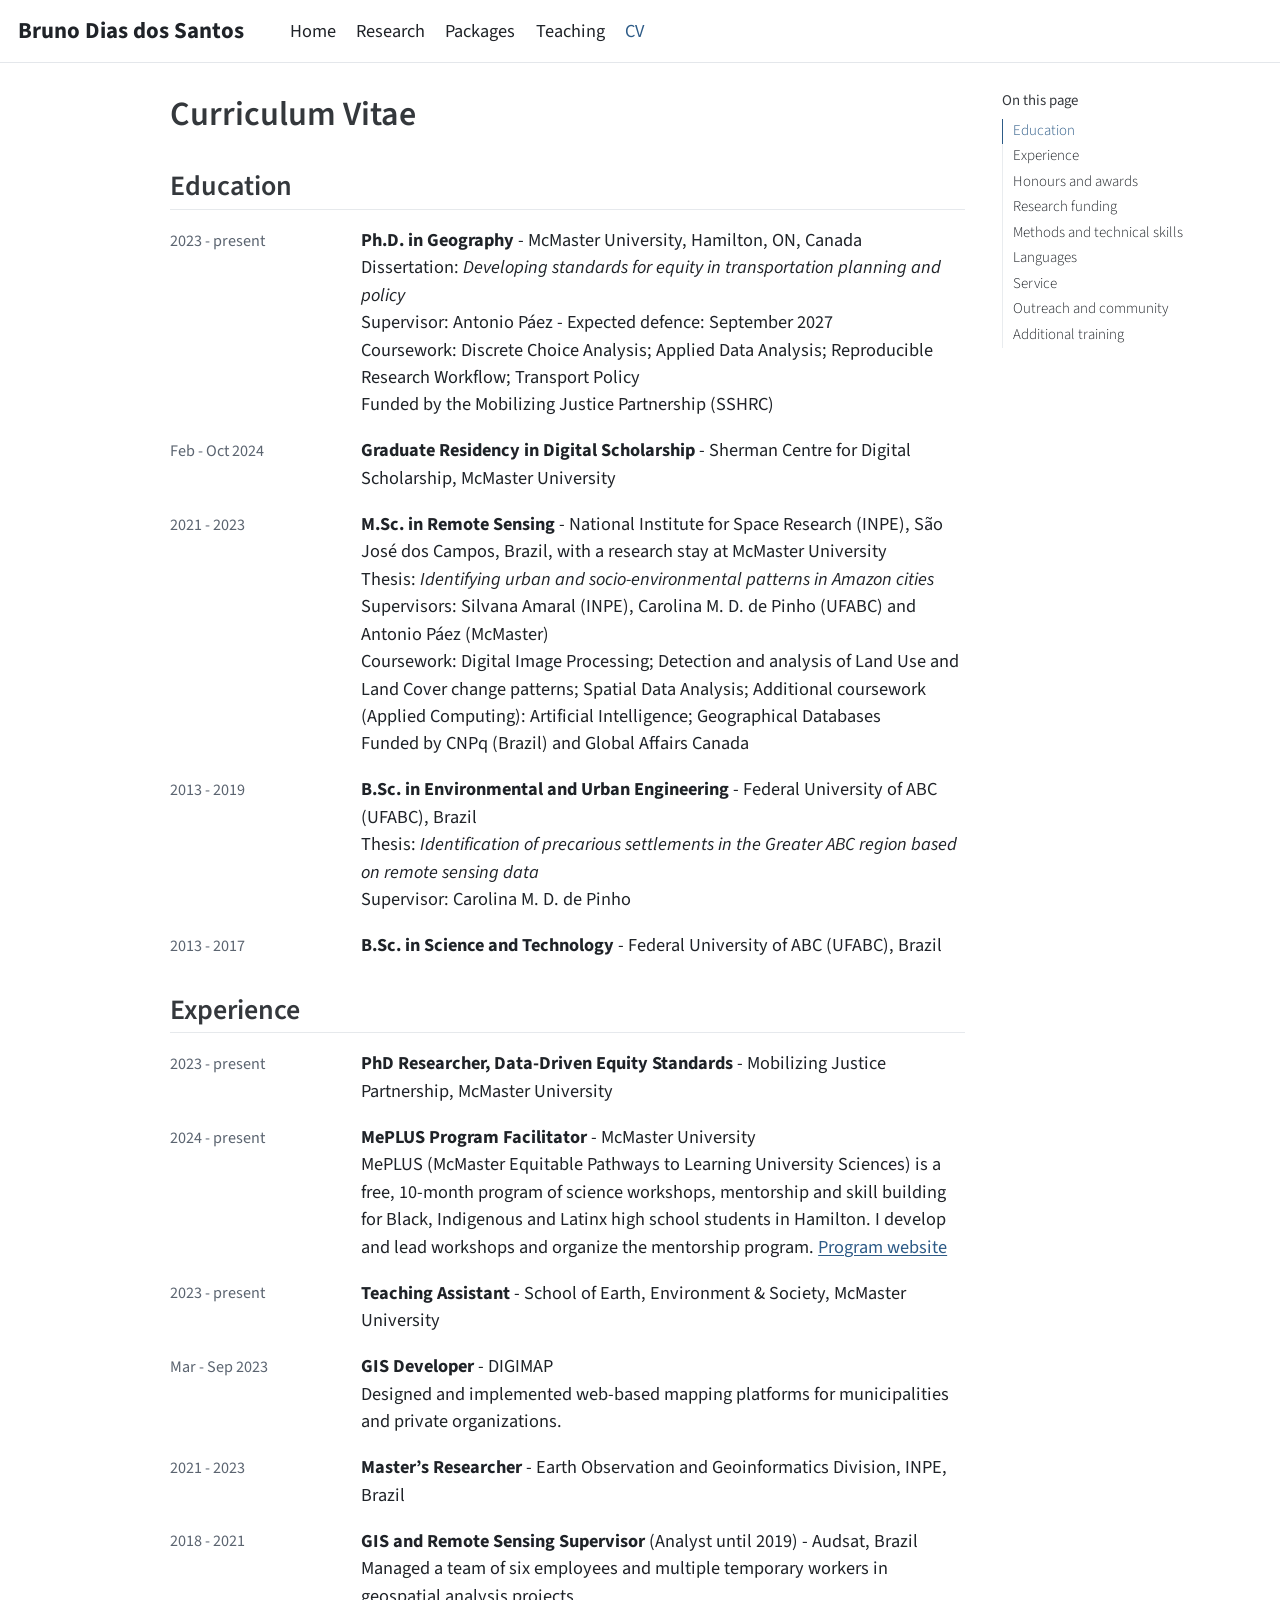
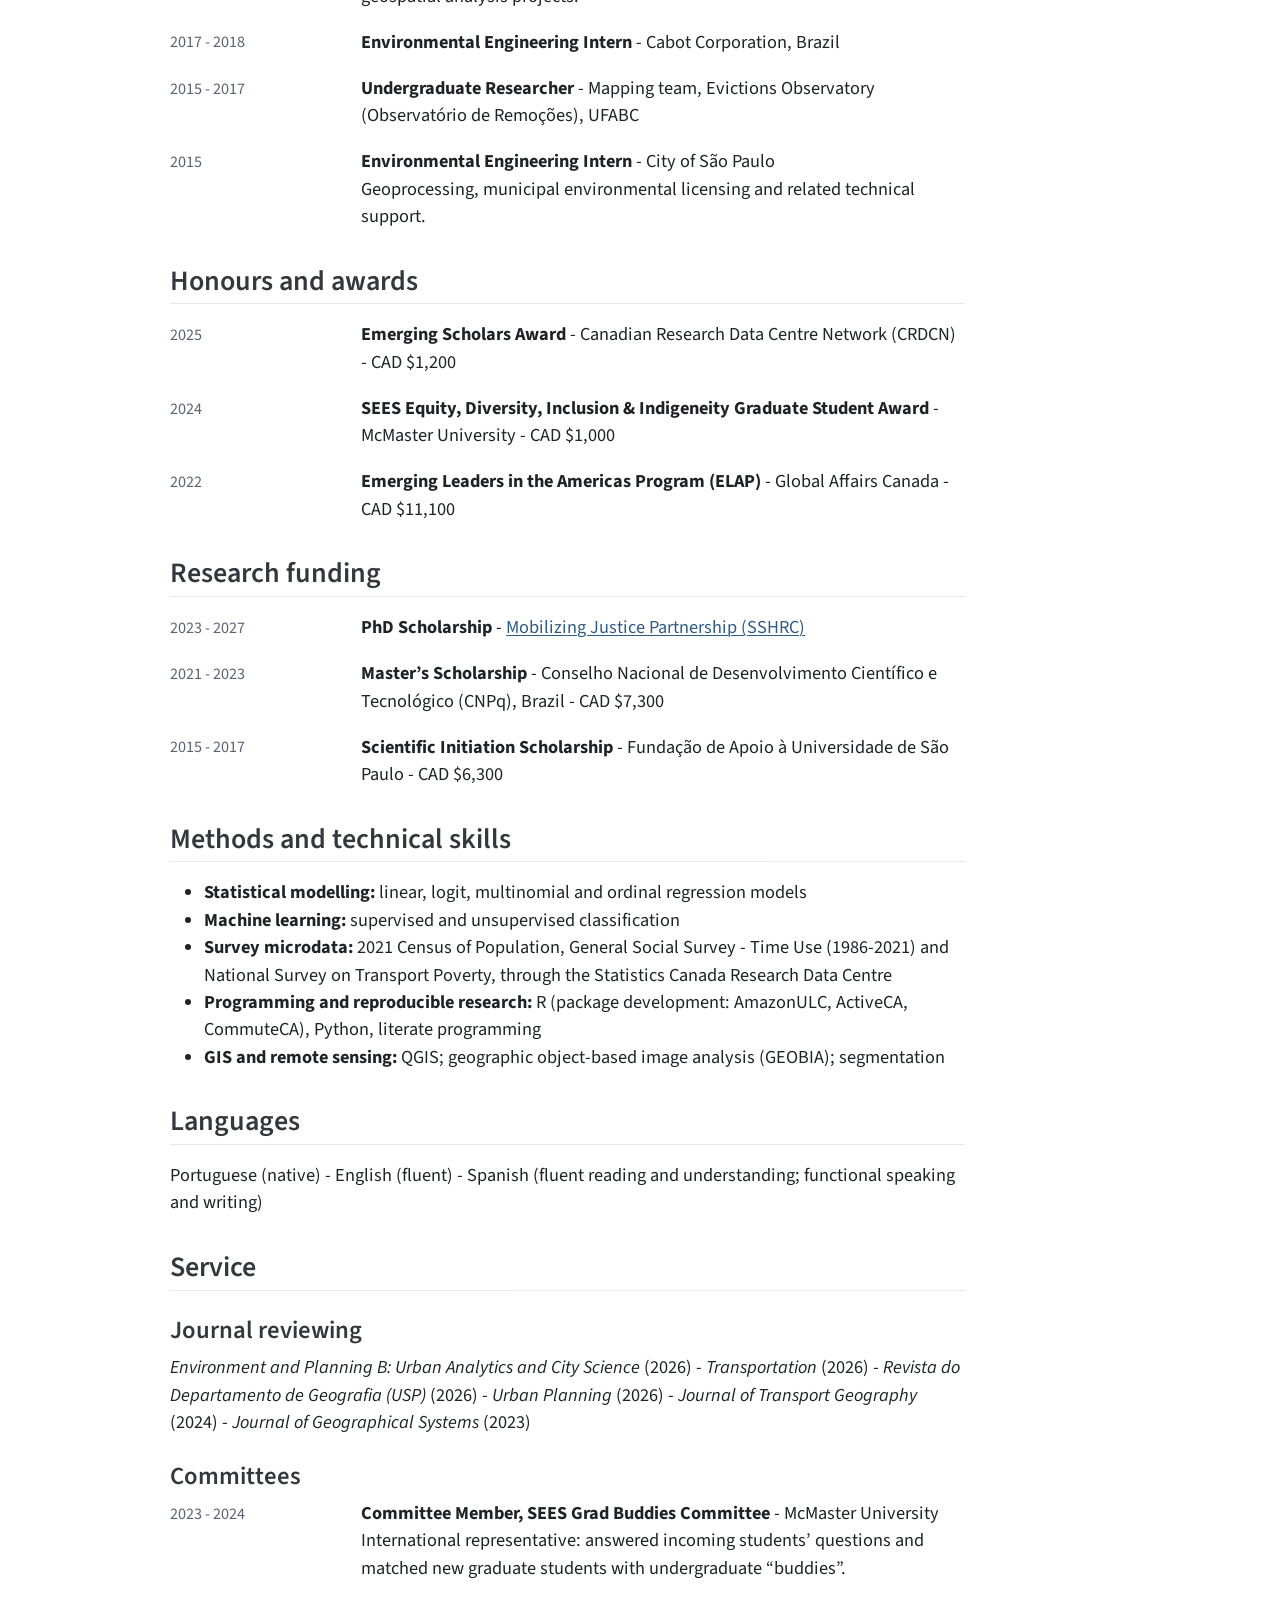
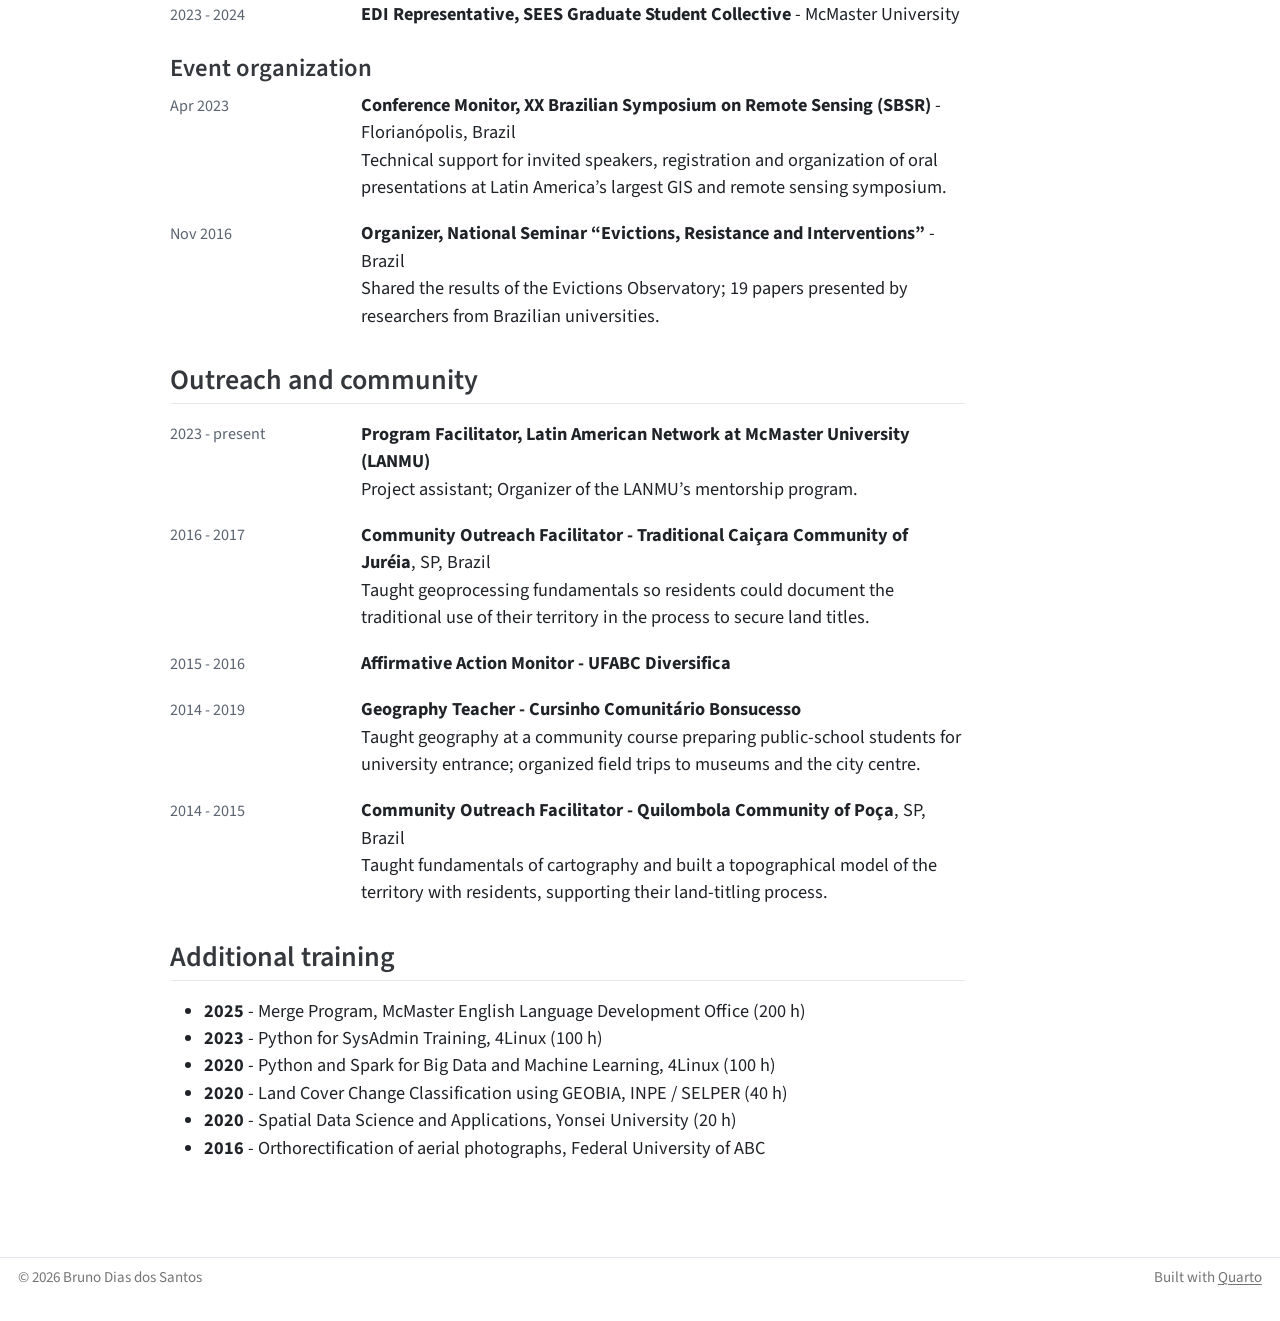
==== cv.html @ c791fd28 "Built site for gh-pages" ====
<!DOCTYPE html>
<html xmlns="http://www.w3.org/1999/xhtml" lang="en" xml:lang="en"><head>

<meta charset="utf-8">
<meta name="generator" content="quarto-1.3.450">

<meta name="viewport" content="width=device-width, initial-scale=1.0, user-scalable=yes">


<title>Bruno Dias dos Santos - Curriculum Vitae</title>
<style>
code{white-space: pre-wrap;}
span.smallcaps{font-variant: small-caps;}
div.columns{display: flex; gap: min(4vw, 1.5em);}
div.column{flex: auto; overflow-x: auto;}
div.hanging-indent{margin-left: 1.5em; text-indent: -1.5em;}
ul.task-list{list-style: none;}
ul.task-list li input[type="checkbox"] {
  width: 0.8em;
  margin: 0 0.8em 0.2em -1em; /* quarto-specific, see https://github.com/quarto-dev/quarto-cli/issues/4556 */ 
  vertical-align: middle;
}
</style>


<script src="site_libs/quarto-nav/quarto-nav.js"></script>
<script src="site_libs/quarto-nav/headroom.min.js"></script>
<script src="site_libs/clipboard/clipboard.min.js"></script>
<script src="site_libs/quarto-search/autocomplete.umd.js"></script>
<script src="site_libs/quarto-search/fuse.min.js"></script>
<script src="site_libs/quarto-search/quarto-search.js"></script>
<meta name="quarto:offset" content="./">
<link href="./images/avatar.svg" rel="icon" type="image/svg+xml">
<script src="site_libs/quarto-html/quarto.js"></script>
<script src="site_libs/quarto-html/popper.min.js"></script>
<script src="site_libs/quarto-html/tippy.umd.min.js"></script>
<script src="site_libs/quarto-html/anchor.min.js"></script>
<link href="site_libs/quarto-html/tippy.css" rel="stylesheet">
<link href="site_libs/quarto-html/quarto-syntax-highlighting.css" rel="stylesheet" id="quarto-text-highlighting-styles">
<script src="site_libs/bootstrap/bootstrap.min.js"></script>
<link href="site_libs/bootstrap/bootstrap-icons.css" rel="stylesheet">
<link href="site_libs/bootstrap/bootstrap.min.css" rel="stylesheet" id="quarto-bootstrap" data-mode="light">
<script id="quarto-search-options" type="application/json">{
  "location": "navbar",
  "copy-button": false,
  "collapse-after": 3,
  "panel-placement": "end",
  "type": "overlay",
  "limit": 20,
  "language": {
    "search-no-results-text": "No results",
    "search-matching-documents-text": "matching documents",
    "search-copy-link-title": "Copy link to search",
    "search-hide-matches-text": "Hide additional matches",
    "search-more-match-text": "more match in this document",
    "search-more-matches-text": "more matches in this document",
    "search-clear-button-title": "Clear",
    "search-detached-cancel-button-title": "Cancel",
    "search-submit-button-title": "Submit",
    "search-label": "Search"
  }
}</script>
<style>html{ scroll-behavior: smooth; }</style>


<meta property="og:title" content="Bruno Dias dos Santos - Curriculum Vitae">
<meta property="og:description" content="">
<meta property="og:site-name" content="Bruno Dias dos Santos">
</head>

<body class="nav-fixed">

<div id="quarto-search-results"></div>
  <header id="quarto-header" class="headroom fixed-top">
    <nav class="navbar navbar-expand-lg navbar-dark ">
      <div class="navbar-container container-fluid">
      <div class="navbar-brand-container">
    <a class="navbar-brand" href="./index.html">
    <span class="navbar-title">Bruno Dias dos Santos</span>
    </a>
  </div>
            <div id="quarto-search" class="" title="Search"></div>
          <button class="navbar-toggler" type="button" data-bs-toggle="collapse" data-bs-target="#navbarCollapse" aria-controls="navbarCollapse" aria-expanded="false" aria-label="Toggle navigation" onclick="if (window.quartoToggleHeadroom) { window.quartoToggleHeadroom(); }">
  <span class="navbar-toggler-icon"></span>
</button>
          <div class="collapse navbar-collapse" id="navbarCollapse">
            <ul class="navbar-nav navbar-nav-scroll me-auto">
  <li class="nav-item">
    <a class="nav-link" href="./index.html" rel="" target="">
 <span class="menu-text">Home</span></a>
  </li>  
  <li class="nav-item">
    <a class="nav-link" href="./research.html" rel="" target="">
 <span class="menu-text">Research</span></a>
  </li>  
  <li class="nav-item">
    <a class="nav-link" href="./packages.html" rel="" target="">
 <span class="menu-text">Packages</span></a>
  </li>  
  <li class="nav-item">
    <a class="nav-link" href="./teaching.html" rel="" target="">
 <span class="menu-text">Teaching</span></a>
  </li>  
  <li class="nav-item">
    <a class="nav-link active" href="./cv.html" rel="" target="" aria-current="page">
 <span class="menu-text">CV</span></a>
  </li>  
</ul>
            <ul class="navbar-nav navbar-nav-scroll ms-auto">
  <li class="nav-item compact">
    <a class="nav-link" href="https://scholar.google.com/citations?user=Nzxp26IAAAAJ" rel="" target=""><i class="bi bi-mortarboard" role="img" aria-label="Google Scholar">
</i> 
 <span class="menu-text"></span></a>
  </li>  
  <li class="nav-item compact">
    <a class="nav-link" href="https://www.linkedin.com/in/bruno-dos-santos-620b387a/" rel="" target=""><i class="bi bi-linkedin" role="img" aria-label="LinkedIn">
</i> 
 <span class="menu-text"></span></a>
  </li>  
  <li class="nav-item compact">
    <a class="nav-link" href="https://github.com/dias-bruno" rel="" target=""><i class="bi bi-github" role="img" aria-label="GitHub">
</i> 
 <span class="menu-text"></span></a>
  </li>  
  <li class="nav-item compact">
    <a class="nav-link" href="mailto:dossanb@mcmaster.ca" rel="" target=""><i class="bi bi-envelope" role="img" aria-label="Email">
</i> 
 <span class="menu-text"></span></a>
  </li>  
</ul>
            <div class="quarto-navbar-tools">
</div>
          </div> <!-- /navcollapse -->
      </div> <!-- /container-fluid -->
    </nav>
</header>
<!-- content -->
<div id="quarto-content" class="quarto-container page-columns page-rows-contents page-layout-article page-navbar">
<!-- sidebar -->
<!-- margin-sidebar -->
    <div id="quarto-margin-sidebar" class="sidebar margin-sidebar">
        <nav id="TOC" role="doc-toc" class="toc-active">
    <h2 id="toc-title">On this page</h2>
   
  <ul>
  <li><a href="#education" id="toc-education" class="nav-link active" data-scroll-target="#education">Education</a></li>
  <li><a href="#experience" id="toc-experience" class="nav-link" data-scroll-target="#experience">Experience</a></li>
  <li><a href="#honours-and-awards" id="toc-honours-and-awards" class="nav-link" data-scroll-target="#honours-and-awards">Honours and awards</a></li>
  <li><a href="#research-funding" id="toc-research-funding" class="nav-link" data-scroll-target="#research-funding">Research funding</a></li>
  <li><a href="#methods-and-technical-skills" id="toc-methods-and-technical-skills" class="nav-link" data-scroll-target="#methods-and-technical-skills">Methods and technical skills</a></li>
  <li><a href="#languages" id="toc-languages" class="nav-link" data-scroll-target="#languages">Languages</a></li>
  <li><a href="#service" id="toc-service" class="nav-link" data-scroll-target="#service">Service</a>
  <ul class="collapse">
  <li><a href="#journal-reviewing" id="toc-journal-reviewing" class="nav-link" data-scroll-target="#journal-reviewing">Journal reviewing</a></li>
  <li><a href="#committees" id="toc-committees" class="nav-link" data-scroll-target="#committees">Committees</a></li>
  <li><a href="#event-organization" id="toc-event-organization" class="nav-link" data-scroll-target="#event-organization">Event organization</a></li>
  </ul></li>
  <li><a href="#outreach-and-community" id="toc-outreach-and-community" class="nav-link" data-scroll-target="#outreach-and-community">Outreach and community</a></li>
  <li><a href="#additional-training" id="toc-additional-training" class="nav-link" data-scroll-target="#additional-training">Additional training</a></li>
  </ul>
</nav>
    </div>
<!-- main -->
<main class="content" id="quarto-document-content">

<header id="title-block-header" class="quarto-title-block default">
<div class="quarto-title">
<h1 class="title">Curriculum Vitae</h1>
</div>



<div class="quarto-title-meta">

    
  
    
  </div>
  

</header>

<section id="education" class="level2">
<h2 class="anchored" data-anchor-id="education">Education</h2>
<div class="entry">
<p><span class="when">2023 - present</span> <strong>Ph.D.&nbsp;in Geography</strong> - McMaster University, Hamilton, ON, Canada<br>
Dissertation: <em>Developing standards for equity in transportation planning and policy</em><br>
Supervisor: Antonio Páez - Expected defence: September 2027<br>
Coursework: Discrete Choice Analysis; Applied Data Analysis; Reproducible Research Workflow; Transport Policy<br>
Funded by the Mobilizing Justice Partnership (SSHRC)</p>
</div>
<div class="entry">
<p><span class="when">Feb - Oct 2024</span> <strong>Graduate Residency in Digital Scholarship</strong> - Sherman Centre for Digital Scholarship, McMaster University</p>
</div>
<div class="entry">
<p><span class="when">2021 - 2023</span> <strong>M.Sc. in Remote Sensing</strong> - National Institute for Space Research (INPE), São José dos Campos, Brazil, with a research stay at McMaster University<br>
Thesis: <em>Identifying urban and socio-environmental patterns in Amazon cities</em><br>
Supervisors: Silvana Amaral (INPE), Carolina M. D. de Pinho (UFABC) and Antonio Páez (McMaster)<br>
Coursework: Digital Image Processing; Detection and analysis of Land Use and Land Cover change patterns; Spatial Data Analysis; Additional coursework (Applied Computing): Artificial Intelligence; Geographical Databases<br>
Funded by CNPq (Brazil) and Global Affairs Canada</p>
</div>
<div class="entry">
<p><span class="when">2013 - 2019</span> <strong>B.Sc. in Environmental and Urban Engineering</strong> - Federal University of ABC (UFABC), Brazil<br>
Thesis: <em>Identification of precarious settlements in the Greater ABC region based on remote sensing data</em><br>
Supervisor: Carolina M. D. de Pinho</p>
</div>
<div class="entry">
<p><span class="when">2013 - 2017</span> <strong>B.Sc. in Science and Technology</strong> - Federal University of ABC (UFABC), Brazil</p>
</div>
</section>
<section id="experience" class="level2">
<h2 class="anchored" data-anchor-id="experience">Experience</h2>
<div class="entry">
<p><span class="when">2023 - present</span> <strong>PhD Researcher, Data-Driven Equity Standards</strong> - Mobilizing Justice Partnership, McMaster University</p>
</div>
<div class="entry">
<p><span class="when">2024 - present</span> <strong>MePLUS Program Facilitator</strong> - McMaster University<br>
MePLUS (McMaster Equitable Pathways to Learning University Sciences) is a free, 10-month program of science workshops, mentorship and skill building for Black, Indigenous and Latinx high school students in Hamilton. I develop and lead workshops and organize the mentorship program. <a href="https://edii.science.mcmaster.ca/meplus/">Program website</a></p>
</div>
<div class="entry">
<p><span class="when">2023 - present</span> <strong>Teaching Assistant</strong> - School of Earth, Environment &amp; Society, McMaster University</p>
</div>
<div class="entry">
<p><span class="when">Mar - Sep 2023</span> <strong>GIS Developer</strong> - DIGIMAP<br>
Designed and implemented web-based mapping platforms for municipalities and private organizations.</p>
</div>
<div class="entry">
<p><span class="when">2021 - 2023</span> <strong>Master’s Researcher</strong> - Earth Observation and Geoinformatics Division, INPE, Brazil</p>
</div>
<div class="entry">
<p><span class="when">2018 - 2021</span> <strong>GIS and Remote Sensing Supervisor</strong> (Analyst until 2019) - Audsat, Brazil<br>
Managed a team of six employees and multiple temporary workers in geospatial analysis projects.</p>
</div>
<div class="entry">
<p><span class="when">2017 - 2018</span> <strong>Environmental Engineering Intern</strong> - Cabot Corporation, Brazil</p>
</div>
<div class="entry">
<p><span class="when">2015 - 2017</span> <strong>Undergraduate Researcher</strong> - Mapping team, Evictions Observatory (Observatório de Remoções), UFABC</p>
</div>
<div class="entry">
<p><span class="when">2015</span> <strong>Environmental Engineering Intern</strong> - City of São Paulo<br>
Geoprocessing, municipal environmental licensing and related technical support.</p>
</div>
</section>
<section id="honours-and-awards" class="level2">
<h2 class="anchored" data-anchor-id="honours-and-awards">Honours and awards</h2>
<div class="entry">
<p><span class="when">2025</span> <strong>Emerging Scholars Award</strong> - Canadian Research Data Centre Network (CRDCN) - CAD $1,200</p>
</div>
<div class="entry">
<p><span class="when">2024</span> <strong>SEES Equity, Diversity, Inclusion &amp; Indigeneity Graduate Student Award</strong> - McMaster University - CAD $1,000</p>
</div>
<div class="entry">
<p><span class="when">2022</span> <strong>Emerging Leaders in the Americas Program (ELAP)</strong> - Global Affairs Canada - CAD $11,100</p>
</div>
</section>
<section id="research-funding" class="level2">
<h2 class="anchored" data-anchor-id="research-funding">Research funding</h2>
<div class="entry">
<p><span class="when">2023 - 2027</span> <strong>PhD Scholarship</strong> - <a href="https://mobilizingjustice.ca/">Mobilizing Justice Partnership (SSHRC)</a></p>
</div>
<div class="entry">
<p><span class="when">2021 - 2023</span> <strong>Master’s Scholarship</strong> - Conselho Nacional de Desenvolvimento Científico e Tecnológico (CNPq), Brazil - CAD $7,300</p>
</div>
<div class="entry">
<p><span class="when">2015 - 2017</span> <strong>Scientific Initiation Scholarship</strong> - Fundação de Apoio à Universidade de São Paulo - CAD $6,300</p>
</div>
</section>
<section id="methods-and-technical-skills" class="level2">
<h2 class="anchored" data-anchor-id="methods-and-technical-skills">Methods and technical skills</h2>
<ul>
<li><strong>Statistical modelling:</strong> linear, logit, multinomial and ordinal regression models</li>
<li><strong>Machine learning:</strong> supervised and unsupervised classification</li>
<li><strong>Survey microdata:</strong> 2021 Census of Population, General Social Survey - Time Use (1986-2021) and National Survey on Transport Poverty, through the Statistics Canada Research Data Centre</li>
<li><strong>Programming and reproducible research:</strong> R (package development: AmazonULC, ActiveCA, CommuteCA), Python, literate programming</li>
<li><strong>GIS and remote sensing:</strong> QGIS; geographic object-based image analysis (GEOBIA); segmentation</li>
</ul>
</section>
<section id="languages" class="level2">
<h2 class="anchored" data-anchor-id="languages">Languages</h2>
<p>Portuguese (native) - English (fluent) - Spanish (fluent reading and understanding; functional speaking and writing)</p>
</section>
<section id="service" class="level2">
<h2 class="anchored" data-anchor-id="service">Service</h2>
<section id="journal-reviewing" class="level3">
<h3 class="anchored" data-anchor-id="journal-reviewing">Journal reviewing</h3>
<p><em>Environment and Planning B: Urban Analytics and City Science</em> (2026) - <em>Transportation</em> (2026) - <em>Revista do Departamento de Geografia (USP)</em> (2026) - <em>Urban Planning</em> (2026) - <em>Journal of Transport Geography</em> (2024) - <em>Journal of Geographical Systems</em> (2023)</p>
</section>
<section id="committees" class="level3">
<h3 class="anchored" data-anchor-id="committees">Committees</h3>
<div class="entry">
<p><span class="when">2023 - 2024</span> <strong>Committee Member, SEES Grad Buddies Committee</strong> - McMaster University<br>
International representative: answered incoming students’ questions and matched new graduate students with undergraduate “buddies”.</p>
</div>
<div class="entry">
<p><span class="when">2023 - 2024</span> <strong>EDI Representative, SEES Graduate Student Collective</strong> - McMaster University</p>
</div>
</section>
<section id="event-organization" class="level3">
<h3 class="anchored" data-anchor-id="event-organization">Event organization</h3>
<div class="entry">
<p><span class="when">Apr 2023</span> <strong>Conference Monitor, XX Brazilian Symposium on Remote Sensing (SBSR)</strong> - Florianópolis, Brazil<br>
Technical support for invited speakers, registration and organization of oral presentations at Latin America’s largest GIS and remote sensing symposium.</p>
</div>
<div class="entry">
<p><span class="when">Nov 2016</span> <strong>Organizer, National Seminar “Evictions, Resistance and Interventions”</strong> - Brazil<br>
Shared the results of the Evictions Observatory; 19 papers presented by researchers from Brazilian universities.</p>
</div>
</section>
</section>
<section id="outreach-and-community" class="level2">
<h2 class="anchored" data-anchor-id="outreach-and-community">Outreach and community</h2>
<div class="entry">
<p><span class="when">2023 - present</span> <strong>Program Facilitator, Latin American Network at McMaster University (LANMU)</strong><br>
Project assistant; Organizer of the LANMU’s mentorship program.</p>
</div>
<div class="entry">
<p><span class="when">2016 - 2017</span> <strong>Community Outreach Facilitator - Traditional Caiçara Community of Juréia</strong>, SP, Brazil<br>
Taught geoprocessing fundamentals so residents could document the traditional use of their territory in the process to secure land titles.</p>
</div>
<div class="entry">
<p><span class="when">2015 - 2016</span> <strong>Affirmative Action Monitor - UFABC Diversifica</strong><br>
</p>
</div>
<div class="entry">
<p><span class="when">2014 - 2019</span> <strong>Geography Teacher - Cursinho Comunitário Bonsucesso</strong><br>
Taught geography at a community course preparing public-school students for university entrance; organized field trips to museums and the city centre.</p>
</div>
<div class="entry">
<p><span class="when">2014 - 2015</span> <strong>Community Outreach Facilitator - Quilombola Community of Poça</strong>, SP, Brazil<br>
Taught fundamentals of cartography and built a topographical model of the territory with residents, supporting their land-titling process.</p>
</div>
</section>
<section id="additional-training" class="level2">
<h2 class="anchored" data-anchor-id="additional-training">Additional training</h2>
<ul>
<li><strong>2025</strong> - Merge Program, McMaster English Language Development Office (200 h)</li>
<li><strong>2023</strong> - Python for SysAdmin Training, 4Linux (100 h)</li>
<li><strong>2020</strong> - Python and Spark for Big Data and Machine Learning, 4Linux (100 h)</li>
<li><strong>2020</strong> - Land Cover Change Classification using GEOBIA, INPE / SELPER (40 h)</li>
<li><strong>2020</strong> - Spatial Data Science and Applications, Yonsei University (20 h)</li>
<li><strong>2016</strong> - Orthorectification of aerial photographs, Federal University of ABC</li>
</ul>


</section>

</main> <!-- /main -->
<script id="quarto-html-after-body" type="application/javascript">
window.document.addEventListener("DOMContentLoaded", function (event) {
  const toggleBodyColorMode = (bsSheetEl) => {
    const mode = bsSheetEl.getAttribute("data-mode");
    const bodyEl = window.document.querySelector("body");
    if (mode === "dark") {
      bodyEl.classList.add("quarto-dark");
      bodyEl.classList.remove("quarto-light");
    } else {
      bodyEl.classList.add("quarto-light");
      bodyEl.classList.remove("quarto-dark");
    }
  }
  const toggleBodyColorPrimary = () => {
    const bsSheetEl = window.document.querySelector("link#quarto-bootstrap");
    if (bsSheetEl) {
      toggleBodyColorMode(bsSheetEl);
    }
  }
  toggleBodyColorPrimary();  
  const icon = "";
  const anchorJS = new window.AnchorJS();
  anchorJS.options = {
    placement: 'right',
    icon: icon
  };
  anchorJS.add('.anchored');
  const isCodeAnnotation = (el) => {
    for (const clz of el.classList) {
      if (clz.startsWith('code-annotation-')) {                     
        return true;
      }
    }
    return false;
  }
  const clipboard = new window.ClipboardJS('.code-copy-button', {
    text: function(trigger) {
      const codeEl = trigger.previousElementSibling.cloneNode(true);
      for (const childEl of codeEl.children) {
        if (isCodeAnnotation(childEl)) {
          childEl.remove();
        }
      }
      return codeEl.innerText;
    }
  });
  clipboard.on('success', function(e) {
    // button target
    const button = e.trigger;
    // don't keep focus
    button.blur();
    // flash "checked"
    button.classList.add('code-copy-button-checked');
    var currentTitle = button.getAttribute("title");
    button.setAttribute("title", "Copied!");
    let tooltip;
    if (window.bootstrap) {
      button.setAttribute("data-bs-toggle", "tooltip");
      button.setAttribute("data-bs-placement", "left");
      button.setAttribute("data-bs-title", "Copied!");
      tooltip = new bootstrap.Tooltip(button, 
        { trigger: "manual", 
          customClass: "code-copy-button-tooltip",
          offset: [0, -8]});
      tooltip.show();    
    }
    setTimeout(function() {
      if (tooltip) {
        tooltip.hide();
        button.removeAttribute("data-bs-title");
        button.removeAttribute("data-bs-toggle");
        button.removeAttribute("data-bs-placement");
      }
      button.setAttribute("title", currentTitle);
      button.classList.remove('code-copy-button-checked');
    }, 1000);
    // clear code selection
    e.clearSelection();
  });
  function tippyHover(el, contentFn) {
    const config = {
      allowHTML: true,
      content: contentFn,
      maxWidth: 500,
      delay: 100,
      arrow: false,
      appendTo: function(el) {
          return el.parentElement;
      },
      interactive: true,
      interactiveBorder: 10,
      theme: 'quarto',
      placement: 'bottom-start'
    };
    window.tippy(el, config); 
  }
  const noterefs = window.document.querySelectorAll('a[role="doc-noteref"]');
  for (var i=0; i<noterefs.length; i++) {
    const ref = noterefs[i];
    tippyHover(ref, function() {
      // use id or data attribute instead here
      let href = ref.getAttribute('data-footnote-href') || ref.getAttribute('href');
      try { href = new URL(href).hash; } catch {}
      const id = href.replace(/^#\/?/, "");
      const note = window.document.getElementById(id);
      return note.innerHTML;
    });
  }
      let selectedAnnoteEl;
      const selectorForAnnotation = ( cell, annotation) => {
        let cellAttr = 'data-code-cell="' + cell + '"';
        let lineAttr = 'data-code-annotation="' +  annotation + '"';
        const selector = 'span[' + cellAttr + '][' + lineAttr + ']';
        return selector;
      }
      const selectCodeLines = (annoteEl) => {
        const doc = window.document;
        const targetCell = annoteEl.getAttribute("data-target-cell");
        const targetAnnotation = annoteEl.getAttribute("data-target-annotation");
        const annoteSpan = window.document.querySelector(selectorForAnnotation(targetCell, targetAnnotation));
        const lines = annoteSpan.getAttribute("data-code-lines").split(",");
        const lineIds = lines.map((line) => {
          return targetCell + "-" + line;
        })
        let top = null;
        let height = null;
        let parent = null;
        if (lineIds.length > 0) {
            //compute the position of the single el (top and bottom and make a div)
            const el = window.document.getElementById(lineIds[0]);
            top = el.offsetTop;
            height = el.offsetHeight;
            parent = el.parentElement.parentElement;
          if (lineIds.length > 1) {
            const lastEl = window.document.getElementById(lineIds[lineIds.length - 1]);
            const bottom = lastEl.offsetTop + lastEl.offsetHeight;
            height = bottom - top;
          }
          if (top !== null && height !== null && parent !== null) {
            // cook up a div (if necessary) and position it 
            let div = window.document.getElementById("code-annotation-line-highlight");
            if (div === null) {
              div = window.document.createElement("div");
              div.setAttribute("id", "code-annotation-line-highlight");
              div.style.position = 'absolute';
              parent.appendChild(div);
            }
            div.style.top = top - 2 + "px";
            div.style.height = height + 4 + "px";
            let gutterDiv = window.document.getElementById("code-annotation-line-highlight-gutter");
            if (gutterDiv === null) {
              gutterDiv = window.document.createElement("div");
              gutterDiv.setAttribute("id", "code-annotation-line-highlight-gutter");
              gutterDiv.style.position = 'absolute';
              const codeCell = window.document.getElementById(targetCell);
              const gutter = codeCell.querySelector('.code-annotation-gutter');
              gutter.appendChild(gutterDiv);
            }
            gutterDiv.style.top = top - 2 + "px";
            gutterDiv.style.height = height + 4 + "px";
          }
          selectedAnnoteEl = annoteEl;
        }
      };
      const unselectCodeLines = () => {
        const elementsIds = ["code-annotation-line-highlight", "code-annotation-line-highlight-gutter"];
        elementsIds.forEach((elId) => {
          const div = window.document.getElementById(elId);
          if (div) {
            div.remove();
          }
        });
        selectedAnnoteEl = undefined;
      };
      // Attach click handler to the DT
      const annoteDls = window.document.querySelectorAll('dt[data-target-cell]');
      for (const annoteDlNode of annoteDls) {
        annoteDlNode.addEventListener('click', (event) => {
          const clickedEl = event.target;
          if (clickedEl !== selectedAnnoteEl) {
            unselectCodeLines();
            const activeEl = window.document.querySelector('dt[data-target-cell].code-annotation-active');
            if (activeEl) {
              activeEl.classList.remove('code-annotation-active');
            }
            selectCodeLines(clickedEl);
            clickedEl.classList.add('code-annotation-active');
          } else {
            // Unselect the line
            unselectCodeLines();
            clickedEl.classList.remove('code-annotation-active');
          }
        });
      }
  const findCites = (el) => {
    const parentEl = el.parentElement;
    if (parentEl) {
      const cites = parentEl.dataset.cites;
      if (cites) {
        return {
          el,
          cites: cites.split(' ')
        };
      } else {
        return findCites(el.parentElement)
      }
    } else {
      return undefined;
    }
  };
  var bibliorefs = window.document.querySelectorAll('a[role="doc-biblioref"]');
  for (var i=0; i<bibliorefs.length; i++) {
    const ref = bibliorefs[i];
    const citeInfo = findCites(ref);
    if (citeInfo) {
      tippyHover(citeInfo.el, function() {
        var popup = window.document.createElement('div');
        citeInfo.cites.forEach(function(cite) {
          var citeDiv = window.document.createElement('div');
          citeDiv.classList.add('hanging-indent');
          citeDiv.classList.add('csl-entry');
          var biblioDiv = window.document.getElementById('ref-' + cite);
          if (biblioDiv) {
            citeDiv.innerHTML = biblioDiv.innerHTML;
          }
          popup.appendChild(citeDiv);
        });
        return popup.innerHTML;
      });
    }
  }
    var localhostRegex = new RegExp(/^(?:http|https):\/\/localhost\:?[0-9]*\//);
      var filterRegex = new RegExp("https:\/\/dias-bruno\.github\.io");
    var isInternal = (href) => {
        return filterRegex.test(href) || localhostRegex.test(href);
    }
    // Inspect non-navigation links and adorn them if external
 	var links = window.document.querySelectorAll('a[href]:not(.nav-link):not(.navbar-brand):not(.toc-action):not(.sidebar-link):not(.sidebar-item-toggle):not(.pagination-link):not(.no-external):not([aria-hidden]):not(.dropdown-item)');
    for (var i=0; i<links.length; i++) {
      const link = links[i];
      if (!isInternal(link.href)) {
          // target, if specified
          link.setAttribute("target", "_blank");
      }
    }
});
</script>
</div> <!-- /content -->
<footer class="footer">
  <div class="nav-footer">
    <div class="nav-footer-left">© 2026 Bruno Dias dos Santos</div>   
    <div class="nav-footer-center">
      &nbsp;
    </div>
    <div class="nav-footer-right">Built with <a href="https://quarto.org/">Quarto</a></div>
  </div>
</footer>



<script src="site_libs/quarto-html/zenscroll-min.js"></script>
</body></html>
---- site_libs/quarto-html/tippy.css ----
.tippy-box[data-animation=fade][data-state=hidden]{opacity:0}[data-tippy-root]{max-width:calc(100vw - 10px)}.tippy-box{position:relative;background-color:#333;color:#fff;border-radius:4px;font-size:14px;line-height:1.4;white-space:normal;outline:0;transition-property:transform,visibility,opacity}.tippy-box[data-placement^=top]>.tippy-arrow{bottom:0}.tippy-box[data-placement^=top]>.tippy-arrow:before{bottom:-7px;left:0;border-width:8px 8px 0;border-top-color:initial;transform-origin:center top}.tippy-box[data-placement^=bottom]>.tippy-arrow{top:0}.tippy-box[data-placement^=bottom]>.tippy-arrow:before{top:-7px;left:0;border-width:0 8px 8px;border-bottom-color:initial;transform-origin:center bottom}.tippy-box[data-placement^=left]>.tippy-arrow{right:0}.tippy-box[data-placement^=left]>.tippy-arrow:before{border-width:8px 0 8px 8px;border-left-color:initial;right:-7px;transform-origin:center left}.tippy-box[data-placement^=right]>.tippy-arrow{left:0}.tippy-box[data-placement^=right]>.tippy-arrow:before{left:-7px;border-width:8px 8px 8px 0;border-right-color:initial;transform-origin:center right}.tippy-box[data-inertia][data-state=visible]{transition-timing-function:cubic-bezier(.54,1.5,.38,1.11)}.tippy-arrow{width:16px;height:16px;color:#333}.tippy-arrow:before{content:"";position:absolute;border-color:transparent;border-style:solid}.tippy-content{position:relative;padding:5px 9px;z-index:1}
---- site_libs/quarto-html/quarto-syntax-highlighting.css ----
/* quarto syntax highlight colors */
:root {
  --quarto-hl-ot-color: #003B4F;
  --quarto-hl-at-color: #657422;
  --quarto-hl-ss-color: #20794D;
  --quarto-hl-an-color: #5E5E5E;
  --quarto-hl-fu-color: #4758AB;
  --quarto-hl-st-color: #20794D;
  --quarto-hl-cf-color: #003B4F;
  --quarto-hl-op-color: #5E5E5E;
  --quarto-hl-er-color: #AD0000;
  --quarto-hl-bn-color: #AD0000;
  --quarto-hl-al-color: #AD0000;
  --quarto-hl-va-color: #111111;
  --quarto-hl-bu-color: inherit;
  --quarto-hl-ex-color: inherit;
  --quarto-hl-pp-color: #AD0000;
  --quarto-hl-in-color: #5E5E5E;
  --quarto-hl-vs-color: #20794D;
  --quarto-hl-wa-color: #5E5E5E;
  --quarto-hl-do-color: #5E5E5E;
  --quarto-hl-im-color: #00769E;
  --quarto-hl-ch-color: #20794D;
  --quarto-hl-dt-color: #AD0000;
  --quarto-hl-fl-color: #AD0000;
  --quarto-hl-co-color: #5E5E5E;
  --quarto-hl-cv-color: #5E5E5E;
  --quarto-hl-cn-color: #8f5902;
  --quarto-hl-sc-color: #5E5E5E;
  --quarto-hl-dv-color: #AD0000;
  --quarto-hl-kw-color: #003B4F;
}

/* other quarto variables */
:root {
  --quarto-font-monospace: SFMono-Regular, Menlo, Monaco, Consolas, "Liberation Mono", "Courier New", monospace;
}

pre > code.sourceCode > span {
  color: #003B4F;
}

code span {
  color: #003B4F;
}

code.sourceCode > span {
  color: #003B4F;
}

div.sourceCode,
div.sourceCode pre.sourceCode {
  color: #003B4F;
}

code span.ot {
  color: #003B4F;
  font-style: inherit;
}

code span.at {
  color: #657422;
  font-style: inherit;
}

code span.ss {
  color: #20794D;
  font-style: inherit;
}

code span.an {
  color: #5E5E5E;
  font-style: inherit;
}

code span.fu {
  color: #4758AB;
  font-style: inherit;
}

code span.st {
  color: #20794D;
  font-style: inherit;
}

code span.cf {
  color: #003B4F;
  font-style: inherit;
}

code span.op {
  color: #5E5E5E;
  font-style: inherit;
}

code span.er {
  color: #AD0000;
  font-style: inherit;
}

code span.bn {
  color: #AD0000;
  font-style: inherit;
}

code span.al {
  color: #AD0000;
  font-style: inherit;
}

code span.va {
  color: #111111;
  font-style: inherit;
}

code span.bu {
  font-style: inherit;
}

code span.ex {
  font-style: inherit;
}

code span.pp {
  color: #AD0000;
  font-style: inherit;
}

code span.in {
  color: #5E5E5E;
  font-style: inherit;
}

code span.vs {
  color: #20794D;
  font-style: inherit;
}

code span.wa {
  color: #5E5E5E;
  font-style: italic;
}

code span.do {
  color: #5E5E5E;
  font-style: italic;
}

code span.im {
  color: #00769E;
  font-style: inherit;
}

code span.ch {
  color: #20794D;
  font-style: inherit;
}

code span.dt {
  color: #AD0000;
  font-style: inherit;
}

code span.fl {
  color: #AD0000;
  font-style: inherit;
}

code span.co {
  color: #5E5E5E;
  font-style: inherit;
}

code span.cv {
  color: #5E5E5E;
  font-style: italic;
}

code span.cn {
  color: #8f5902;
  font-style: inherit;
}

code span.sc {
  color: #5E5E5E;
  font-style: inherit;
}

code span.dv {
  color: #AD0000;
  font-style: inherit;
}

code span.kw {
  color: #003B4F;
  font-style: inherit;
}

.prevent-inlining {
  content: "</";
}

/*# sourceMappingURL=debc5d5d77c3f9108843748ff7464032.css.map */
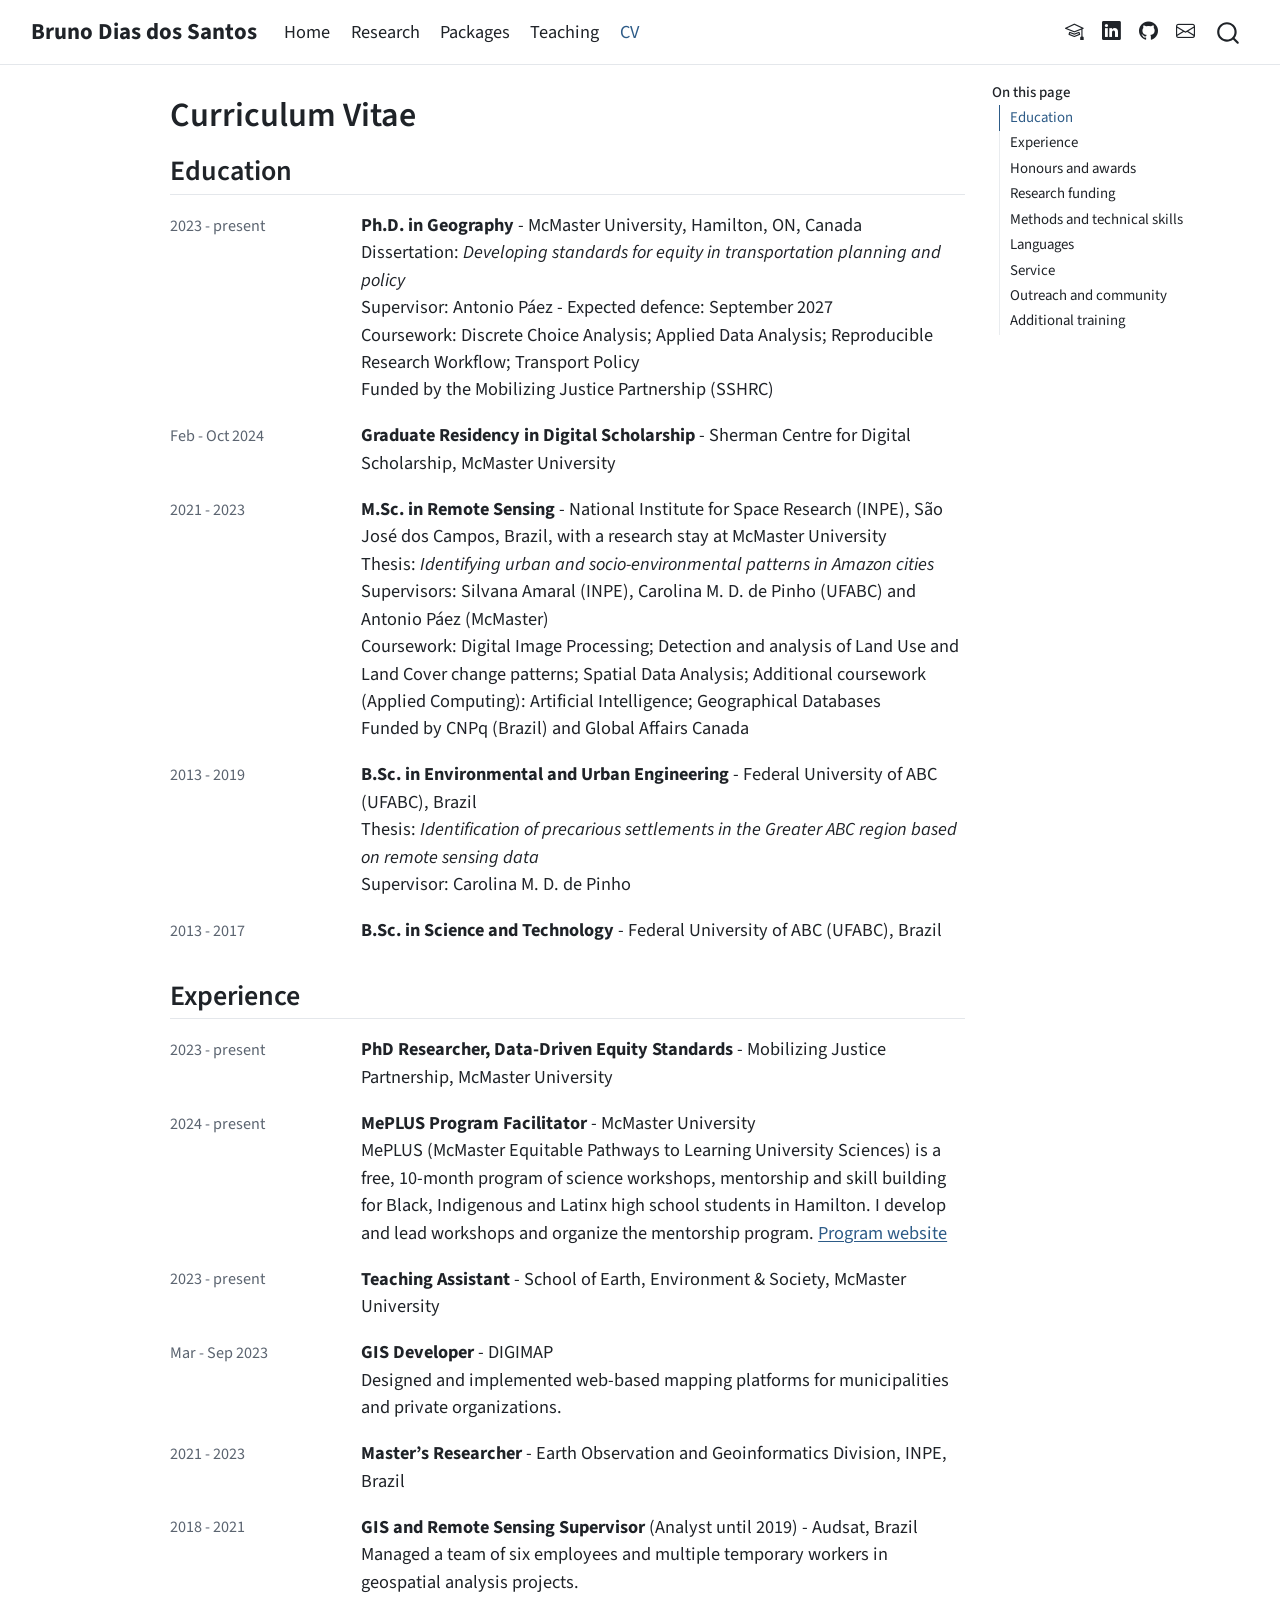
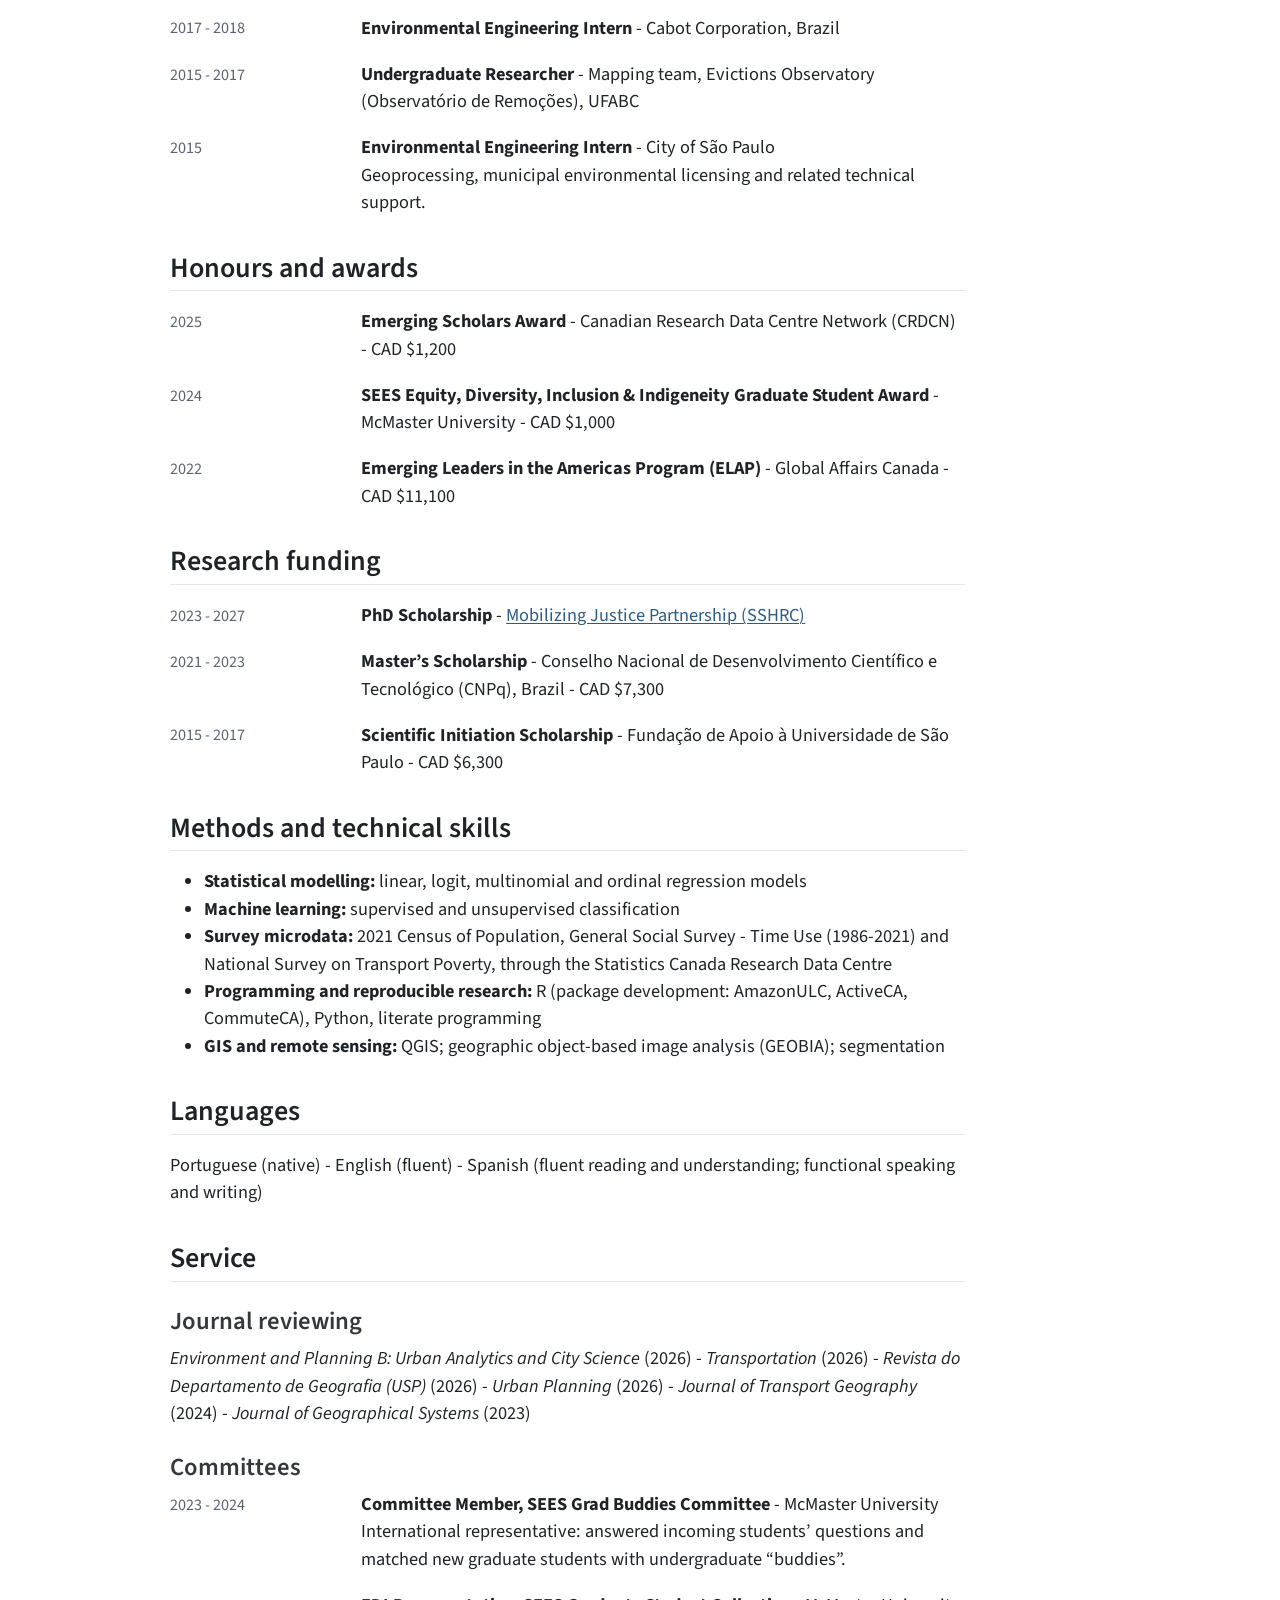
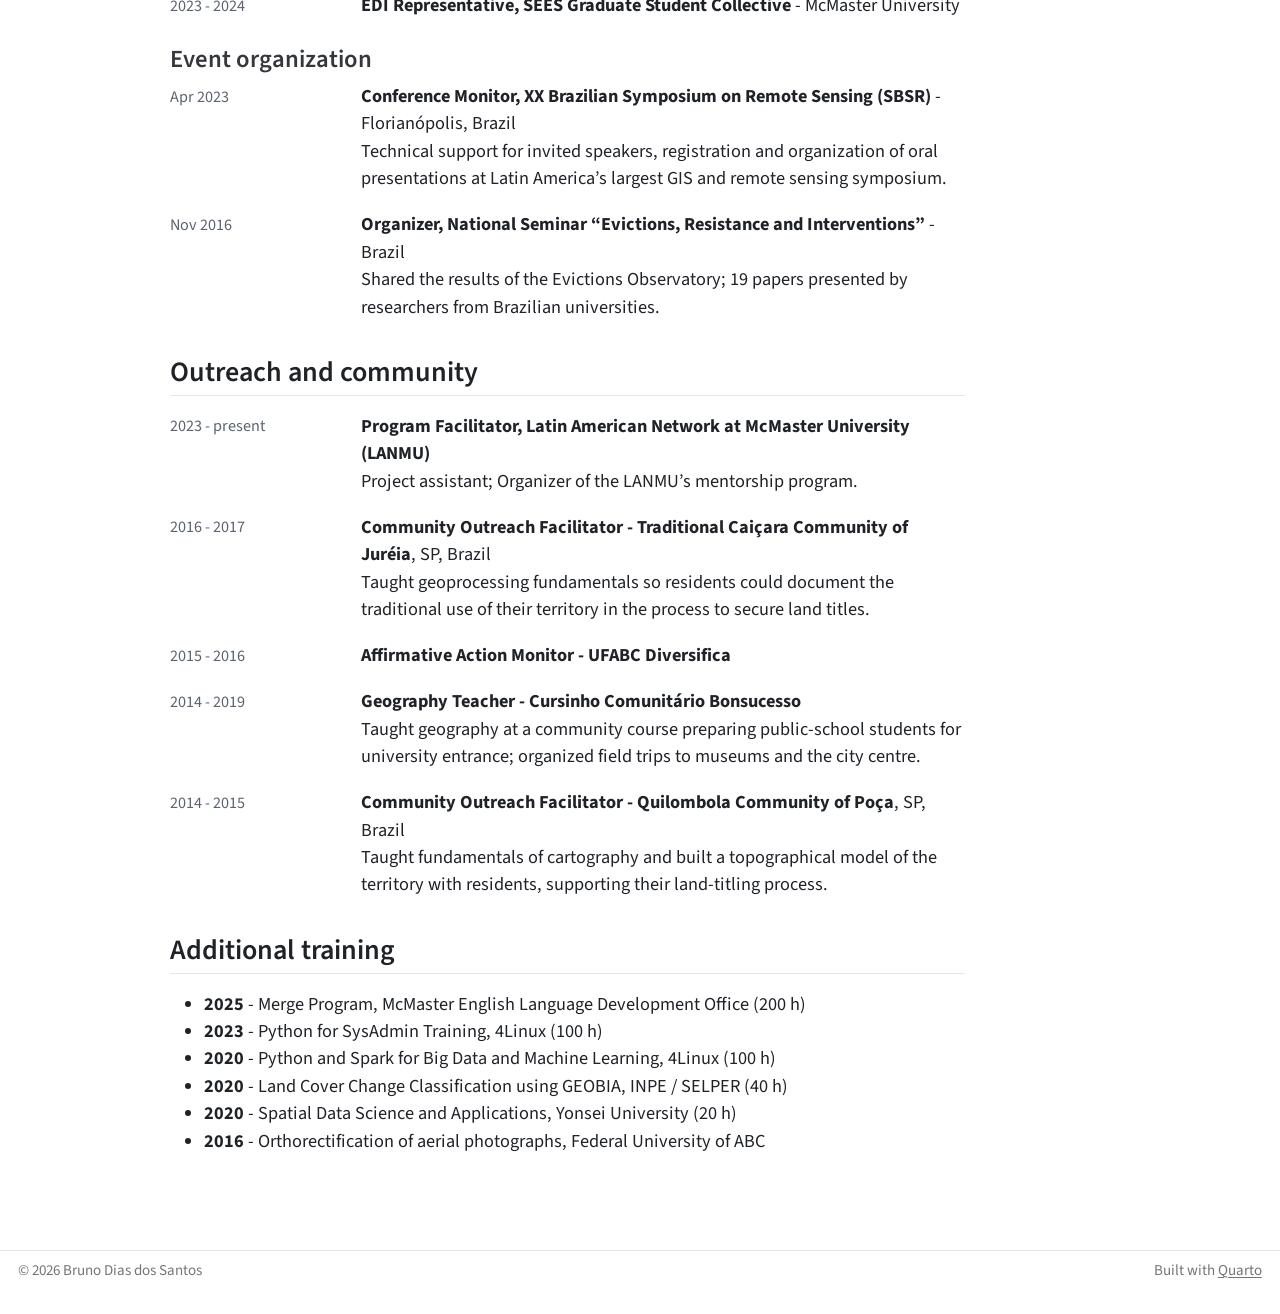
==== commit ce11cf9f: "Built site for gh-pages" ====
--- a/cv.html
+++ b/cv.html
@@ -2,17 +2,23 @@
 <html xmlns="http://www.w3.org/1999/xhtml" lang="en" xml:lang="en"><head>
 
 <meta charset="utf-8">
-<meta name="generator" content="quarto-1.3.450">
+<meta name="generator" content="quarto-1.10.19">
 
 <meta name="viewport" content="width=device-width, initial-scale=1.0, user-scalable=yes">
 
 
-<title>Bruno Dias dos Santos - Curriculum Vitae</title>
+<title>Curriculum Vitae – Bruno Dias dos Santos</title>
 <style>
-code{white-space: pre-wrap;}
+/* Default styles provided by pandoc.
+** See https://pandoc.org/MANUAL.html#variables-for-html for config info.
+*/
 span.smallcaps{font-variant: small-caps;}
-div.columns{display: flex; gap: min(4vw, 1.5em);}
-div.column{flex: auto; overflow-x: auto;}
+div.columns{display: flex; gap: 1.5em;}
+div.column{flex: auto;}
+@media screen {
+div.columns{gap: min(4vw, 1.5em);}
+div.column{overflow-x: auto;}
+}
 div.hanging-indent{margin-left: 1.5em; text-indent: -1.5em;}
 ul.task-list{list-style: none;}
 ul.task-list li input[type="checkbox"] {
@@ -31,22 +37,29 @@
 <script src="site_libs/quarto-search/quarto-search.js"></script>
 <meta name="quarto:offset" content="./">
 <link href="./images/avatar.svg" rel="icon" type="image/svg+xml">
-<script src="site_libs/quarto-html/quarto.js"></script>
+<script src="site_libs/quarto-html/quarto.js" type="module"></script>
+<script src="site_libs/quarto-html/tabsets/tabsets.js" type="module"></script>
 <script src="site_libs/quarto-html/popper.min.js"></script>
 <script src="site_libs/quarto-html/tippy.umd.min.js"></script>
 <script src="site_libs/quarto-html/anchor.min.js"></script>
 <link href="site_libs/quarto-html/tippy.css" rel="stylesheet">
-<link href="site_libs/quarto-html/quarto-syntax-highlighting.css" rel="stylesheet" id="quarto-text-highlighting-styles">
+<link href="site_libs/quarto-html/quarto-syntax-highlighting-bf27225e3a48a9273f3daa8f8e829971.css" rel="stylesheet" id="quarto-text-highlighting-styles">
 <script src="site_libs/bootstrap/bootstrap.min.js"></script>
 <link href="site_libs/bootstrap/bootstrap-icons.css" rel="stylesheet">
-<link href="site_libs/bootstrap/bootstrap.min.css" rel="stylesheet" id="quarto-bootstrap" data-mode="light">
+<link href="site_libs/bootstrap/bootstrap-eee006a857acd056147036adaf5bd6b1.min.css" rel="stylesheet" append-hash="true" id="quarto-bootstrap" data-mode="light">
 <script id="quarto-search-options" type="application/json">{
   "location": "navbar",
   "copy-button": false,
   "collapse-after": 3,
   "panel-placement": "end",
   "type": "overlay",
-  "limit": 20,
+  "limit": 50,
+  "keyboard-shortcut": [
+    "f",
+    "/",
+    "s"
+  ],
+  "show-item-context": false,
   "language": {
     "search-no-results-text": "No results",
     "search-matching-documents-text": "matching documents",
@@ -55,6 +68,7 @@
     "search-more-match-text": "more match in this document",
     "search-more-matches-text": "more matches in this document",
     "search-clear-button-title": "Clear",
+    "search-text-placeholder": "",
     "search-detached-cancel-button-title": "Cancel",
     "search-submit-button-title": "Submit",
     "search-label": "Search"
@@ -63,74 +77,74 @@
 <style>html{ scroll-behavior: smooth; }</style>
 
 
-<meta property="og:title" content="Bruno Dias dos Santos - Curriculum Vitae">
-<meta property="og:description" content="">
-<meta property="og:site-name" content="Bruno Dias dos Santos">
+<meta property="og:title" content="Curriculum Vitae – Bruno Dias dos Santos">
+<meta property="og:description" content="PhD Candidate in Geography at McMaster University. Active travel, accessibility, transport equity and spatial data science.">
+<meta property="og:site_name" content="Bruno Dias dos Santos">
 </head>
 
-<body class="nav-fixed">
+<body class="nav-fixed quarto-light">
 
 <div id="quarto-search-results"></div>
   <header id="quarto-header" class="headroom fixed-top">
-    <nav class="navbar navbar-expand-lg navbar-dark ">
+    <nav class="navbar navbar-expand-lg " data-bs-theme="dark">
       <div class="navbar-container container-fluid">
-      <div class="navbar-brand-container">
+      <div class="navbar-brand-container mx-auto">
     <a class="navbar-brand" href="./index.html">
     <span class="navbar-title">Bruno Dias dos Santos</span>
     </a>
   </div>
             <div id="quarto-search" class="" title="Search"></div>
-          <button class="navbar-toggler" type="button" data-bs-toggle="collapse" data-bs-target="#navbarCollapse" aria-controls="navbarCollapse" aria-expanded="false" aria-label="Toggle navigation" onclick="if (window.quartoToggleHeadroom) { window.quartoToggleHeadroom(); }">
+          <button class="navbar-toggler" type="button" data-bs-toggle="collapse" data-bs-target="#navbarCollapse" aria-controls="navbarCollapse" role="menu" aria-expanded="false" aria-label="Toggle navigation" onclick="if (window.quartoToggleHeadroom) { window.quartoToggleHeadroom(); }">
   <span class="navbar-toggler-icon"></span>
 </button>
           <div class="collapse navbar-collapse" id="navbarCollapse">
             <ul class="navbar-nav navbar-nav-scroll me-auto">
   <li class="nav-item">
-    <a class="nav-link" href="./index.html" rel="" target="">
- <span class="menu-text">Home</span></a>
+    <a class="nav-link" href="./index.html"> 
+<span class="menu-text">Home</span></a>
   </li>  
   <li class="nav-item">
-    <a class="nav-link" href="./research.html" rel="" target="">
- <span class="menu-text">Research</span></a>
+    <a class="nav-link" href="./research.html"> 
+<span class="menu-text">Research</span></a>
   </li>  
   <li class="nav-item">
-    <a class="nav-link" href="./packages.html" rel="" target="">
- <span class="menu-text">Packages</span></a>
+    <a class="nav-link" href="./packages.html"> 
+<span class="menu-text">Packages</span></a>
   </li>  
   <li class="nav-item">
-    <a class="nav-link" href="./teaching.html" rel="" target="">
- <span class="menu-text">Teaching</span></a>
+    <a class="nav-link" href="./teaching.html"> 
+<span class="menu-text">Teaching</span></a>
   </li>  
   <li class="nav-item">
-    <a class="nav-link active" href="./cv.html" rel="" target="" aria-current="page">
- <span class="menu-text">CV</span></a>
+    <a class="nav-link active" href="./cv.html" aria-current="page"> 
+<span class="menu-text">CV</span></a>
   </li>  
 </ul>
             <ul class="navbar-nav navbar-nav-scroll ms-auto">
   <li class="nav-item compact">
-    <a class="nav-link" href="https://scholar.google.com/citations?user=Nzxp26IAAAAJ" rel="" target=""><i class="bi bi-mortarboard" role="img" aria-label="Google Scholar">
+    <a class="nav-link" href="https://scholar.google.com/citations?user=Nzxp26IAAAAJ"> <i class="bi bi-mortarboard" role="img" aria-label="Google Scholar">
 </i> 
- <span class="menu-text"></span></a>
+<span class="menu-text"></span></a>
   </li>  
   <li class="nav-item compact">
-    <a class="nav-link" href="https://www.linkedin.com/in/bruno-dos-santos-620b387a/" rel="" target=""><i class="bi bi-linkedin" role="img" aria-label="LinkedIn">
+    <a class="nav-link" href="https://www.linkedin.com/in/bruno-dos-santos-620b387a/"> <i class="bi bi-linkedin" role="img" aria-label="LinkedIn">
 </i> 
- <span class="menu-text"></span></a>
+<span class="menu-text"></span></a>
   </li>  
   <li class="nav-item compact">
-    <a class="nav-link" href="https://github.com/dias-bruno" rel="" target=""><i class="bi bi-github" role="img" aria-label="GitHub">
+    <a class="nav-link" href="https://github.com/dias-bruno"> <i class="bi bi-github" role="img" aria-label="GitHub">
 </i> 
- <span class="menu-text"></span></a>
+<span class="menu-text"></span></a>
   </li>  
   <li class="nav-item compact">
-    <a class="nav-link" href="mailto:dossanb@mcmaster.ca" rel="" target=""><i class="bi bi-envelope" role="img" aria-label="Email">
+    <a class="nav-link" href="mailto:dossanb@mcmaster.ca"> <i class="bi bi-envelope" role="img" aria-label="Email">
 </i> 
- <span class="menu-text"></span></a>
+<span class="menu-text"></span></a>
   </li>  
 </ul>
+          </div> <!-- /navcollapse -->
             <div class="quarto-navbar-tools">
 </div>
-          </div> <!-- /navcollapse -->
       </div> <!-- /container-fluid -->
     </nav>
 </header>
@@ -178,7 +192,9 @@
   </div>
   
 
+
 </header>
+
 
 <section id="education" class="level2">
 <h2 class="anchored" data-anchor-id="education">Education</h2>
@@ -347,43 +363,58 @@
 
 </main> <!-- /main -->
 <script id="quarto-html-after-body" type="application/javascript">
-window.document.addEventListener("DOMContentLoaded", function (event) {
-  const toggleBodyColorMode = (bsSheetEl) => {
-    const mode = bsSheetEl.getAttribute("data-mode");
-    const bodyEl = window.document.querySelector("body");
-    if (mode === "dark") {
-      bodyEl.classList.add("quarto-dark");
-      bodyEl.classList.remove("quarto-light");
-    } else {
-      bodyEl.classList.add("quarto-light");
-      bodyEl.classList.remove("quarto-dark");
-    }
-  }
-  const toggleBodyColorPrimary = () => {
-    const bsSheetEl = window.document.querySelector("link#quarto-bootstrap");
-    if (bsSheetEl) {
-      toggleBodyColorMode(bsSheetEl);
-    }
-  }
-  toggleBodyColorPrimary();  
-  const icon = "";
-  const anchorJS = new window.AnchorJS();
-  anchorJS.options = {
-    placement: 'right',
-    icon: icon
-  };
-  anchorJS.add('.anchored');
-  const isCodeAnnotation = (el) => {
-    for (const clz of el.classList) {
-      if (clz.startsWith('code-annotation-')) {                     
-        return true;
-      }
-    }
-    return false;
-  }
-  const clipboard = new window.ClipboardJS('.code-copy-button', {
-    text: function(trigger) {
-      const codeEl = trigger.previousElementSibling.cloneNode(true);
+  window.document.addEventListener("DOMContentLoaded", function (event) {
+    const icon = "";
+    const anchorJS = new window.AnchorJS();
+    anchorJS.options = {
+      placement: 'right',
+      icon: icon
+    };
+    anchorJS.add('.anchored');
+    const isCodeAnnotation = (el) => {
+      for (const clz of el.classList) {
+        if (clz.startsWith('code-annotation-')) {                     
+          return true;
+        }
+      }
+      return false;
+    }
+    const onCopySuccess = function(e) {
+      // button target
+      const button = e.trigger;
+      // don't keep focus
+      button.blur();
+      // flash "checked"
+      button.classList.add('code-copy-button-checked');
+      var currentTitle = button.getAttribute("title");
+      button.setAttribute("title", "Copied!");
+      let tooltip;
+      if (window.bootstrap) {
+        button.setAttribute("data-bs-toggle", "tooltip");
+        button.setAttribute("data-bs-placement", "left");
+        button.setAttribute("data-bs-title", "Copied!");
+        tooltip = new bootstrap.Tooltip(button, 
+          { trigger: "manual", 
+            customClass: "code-copy-button-tooltip",
+            offset: [0, -8]});
+        tooltip.show();    
+      }
+      setTimeout(function() {
+        if (tooltip) {
+          tooltip.hide();
+          button.removeAttribute("data-bs-title");
+          button.removeAttribute("data-bs-toggle");
+          button.removeAttribute("data-bs-placement");
+        }
+        button.setAttribute("title", currentTitle);
+        button.classList.remove('code-copy-button-checked');
+      }, 1000);
+      // clear code selection
+      e.clearSelection();
+    }
+    const getTextToCopy = function(trigger) {
+      const outerScaffold = trigger.parentElement.cloneNode(true);
+      const codeEl = outerScaffold.querySelector('code');
       for (const childEl of codeEl.children) {
         if (isCodeAnnotation(childEl)) {
           childEl.remove();
@@ -391,220 +422,368 @@
       }
       return codeEl.innerText;
     }
+    const clipboard = new window.ClipboardJS('.code-copy-button:not([data-in-quarto-modal])', {
+      text: getTextToCopy
+    });
+    clipboard.on('success', onCopySuccess);
+    if (window.document.getElementById('quarto-embedded-source-code-modal')) {
+      const clipboardModal = new window.ClipboardJS('.code-copy-button[data-in-quarto-modal]', {
+        text: getTextToCopy,
+        container: window.document.getElementById('quarto-embedded-source-code-modal')
+      });
+      clipboardModal.on('success', onCopySuccess);
+    }
+      var localhostRegex = new RegExp(/^(?:http|https):\/\/localhost\:?[0-9]*\//);
+      var mailtoRegex = new RegExp(/^mailto:/);
+        var filterRegex = new RegExp("https:\/\/dias-bruno\.github\.io");
+      var isInternal = (href) => {
+          return filterRegex.test(href) || localhostRegex.test(href) || mailtoRegex.test(href);
+      }
+      // Inspect non-navigation links and adorn them if external
+     var links = window.document.querySelectorAll('a[href]:not(.nav-link):not(.navbar-brand):not(.toc-action):not(.sidebar-link):not(.sidebar-item-toggle):not(.pagination-link):not(.no-external):not([aria-hidden]):not(.dropdown-item):not(.quarto-navigation-tool):not(.about-link)');
+      for (var i=0; i<links.length; i++) {
+        const link = links[i];
+        if (!isInternal(link.href)) {
+          // undo the damage that might have been done by quarto-nav.js in the case of
+          // links that we want to consider external
+          if (link.dataset.originalHref !== undefined) {
+            link.href = link.dataset.originalHref;
+          }
+            // target, if specified
+            link.setAttribute("target", "_blank");
+            if (link.getAttribute("rel") === null) {
+              link.setAttribute("rel", "noopener");
+            }
+        }
+      }
+    function tippyHover(el, contentFn, onTriggerFn, onUntriggerFn) {
+      const config = {
+        allowHTML: true,
+        maxWidth: 500,
+        delay: 100,
+        arrow: false,
+        appendTo: function(el) {
+            return el.parentElement;
+        },
+        interactive: true,
+        interactiveBorder: 10,
+        theme: 'quarto',
+        placement: 'bottom-start',
+      };
+      if (contentFn) {
+        config.content = contentFn;
+      }
+      if (onTriggerFn) {
+        config.onTrigger = onTriggerFn;
+      }
+      if (onUntriggerFn) {
+        config.onUntrigger = onUntriggerFn;
+      }
+      window.tippy(el, config); 
+    }
+    const noterefs = window.document.querySelectorAll('a[role="doc-noteref"]');
+    for (var i=0; i<noterefs.length; i++) {
+      const ref = noterefs[i];
+      tippyHover(ref, function() {
+        // use id or data attribute instead here
+        let href = ref.getAttribute('data-footnote-href') || ref.getAttribute('href');
+        try { href = new URL(href).hash; } catch {}
+        const id = href.replace(/^#\/?/, "");
+        const note = window.document.getElementById(id);
+        if (note) {
+          return note.innerHTML;
+        } else {
+          return "";
+        }
+      });
+    }
+    const xrefs = window.document.querySelectorAll('a.quarto-xref');
+    const processXRef = (id, note) => {
+      // Strip column container classes
+      const stripColumnClz = (el) => {
+        el.classList.remove("page-full", "page-columns");
+        if (el.children) {
+          for (const child of el.children) {
+            stripColumnClz(child);
+          }
+        }
+      }
+      stripColumnClz(note)
+      if (id === null || id.startsWith('sec-')) {
+        // Special case sections, only their first couple elements
+        const container = document.createElement("div");
+        if (note.children && note.children.length > 2) {
+          container.appendChild(note.children[0].cloneNode(true));
+          for (let i = 1; i < note.children.length; i++) {
+            const child = note.children[i];
+            if (child.tagName === "P" && child.innerText === "") {
+              continue;
+            } else {
+              container.appendChild(child.cloneNode(true));
+              break;
+            }
+          }
+          if (window.Quarto?.typesetMath) {
+            window.Quarto.typesetMath(container);
+          }
+          return container.innerHTML
+        } else {
+          if (window.Quarto?.typesetMath) {
+            window.Quarto.typesetMath(note);
+          }
+          return note.innerHTML;
+        }
+      } else {
+        // Remove any anchor links if they are present
+        const anchorLink = note.querySelector('a.anchorjs-link');
+        if (anchorLink) {
+          anchorLink.remove();
+        }
+        if (window.Quarto?.typesetMath) {
+          window.Quarto.typesetMath(note);
+        }
+        if (note.classList.contains("callout")) {
+          return note.outerHTML;
+        } else {
+          return note.innerHTML;
+        }
+      }
+    }
+    for (var i=0; i<xrefs.length; i++) {
+      const xref = xrefs[i];
+      tippyHover(xref, undefined, function(instance) {
+        instance.disable();
+        let url = xref.getAttribute('href');
+        let hash = undefined; 
+        if (url.startsWith('#')) {
+          hash = url;
+        } else {
+          try { hash = new URL(url).hash; } catch {}
+        }
+        if (hash) {
+          const id = hash.replace(/^#\/?/, "");
+          const note = window.document.getElementById(id);
+          if (note !== null) {
+            try {
+              const html = processXRef(id, note.cloneNode(true));
+              instance.setContent(html);
+            } finally {
+              instance.enable();
+              instance.show();
+            }
+          } else {
+            // See if we can fetch this
+            fetch(url.split('#')[0])
+            .then(res => res.text())
+            .then(html => {
+              const parser = new DOMParser();
+              const htmlDoc = parser.parseFromString(html, "text/html");
+              const note = htmlDoc.getElementById(id);
+              if (note !== null) {
+                const html = processXRef(id, note);
+                instance.setContent(html);
+              } 
+            }).finally(() => {
+              instance.enable();
+              instance.show();
+            });
+          }
+        } else {
+          // See if we can fetch a full url (with no hash to target)
+          // This is a special case and we should probably do some content thinning / targeting
+          fetch(url)
+          .then(res => res.text())
+          .then(html => {
+            const parser = new DOMParser();
+            const htmlDoc = parser.parseFromString(html, "text/html");
+            const note = htmlDoc.querySelector('main.content');
+            if (note !== null) {
+              // This should only happen for chapter cross references
+              // (since there is no id in the URL)
+              // remove the first header
+              if (note.children.length > 0 && note.children[0].tagName === "HEADER") {
+                note.children[0].remove();
+              }
+              const html = processXRef(null, note);
+              instance.setContent(html);
+            } 
+          }).finally(() => {
+            instance.enable();
+            instance.show();
+          });
+        }
+      }, function(instance) {
+      });
+    }
+        let selectedAnnoteEl;
+        const selectorForAnnotation = ( cell, annotation) => {
+          let cellAttr = 'data-code-cell="' + cell + '"';
+          let lineAttr = 'data-code-annotation="' +  annotation + '"';
+          const selector = 'span[' + cellAttr + '][' + lineAttr + ']';
+          return selector;
+        }
+        const selectCodeLines = (annoteEl) => {
+          const doc = window.document;
+          const targetCell = annoteEl.getAttribute("data-target-cell");
+          const targetAnnotation = annoteEl.getAttribute("data-target-annotation");
+          const annoteSpan = window.document.querySelector(selectorForAnnotation(targetCell, targetAnnotation));
+          const lines = annoteSpan.getAttribute("data-code-lines").split(",");
+          const lineIds = lines.map((line) => {
+            return targetCell + "-" + line;
+          })
+          let top = null;
+          let height = null;
+          let parent = null;
+          if (lineIds.length > 0) {
+              //compute the position of the single el (top and bottom and make a div)
+              const el = window.document.getElementById(lineIds[0]);
+              top = el.offsetTop;
+              height = el.offsetHeight;
+              parent = el.parentElement.parentElement;
+            if (lineIds.length > 1) {
+              const lastEl = window.document.getElementById(lineIds[lineIds.length - 1]);
+              const bottom = lastEl.offsetTop + lastEl.offsetHeight;
+              height = bottom - top;
+            }
+            if (top !== null && height !== null && parent !== null) {
+              // cook up a div (if necessary) and position it 
+              let div = window.document.getElementById("code-annotation-line-highlight");
+              if (div === null) {
+                div = window.document.createElement("div");
+                div.setAttribute("id", "code-annotation-line-highlight");
+                div.style.position = 'absolute';
+                parent.appendChild(div);
+              }
+              div.style.top = top - 2 + "px";
+              div.style.height = height + 4 + "px";
+              div.style.left = 0;
+              let gutterDiv = window.document.getElementById("code-annotation-line-highlight-gutter");
+              if (gutterDiv === null) {
+                gutterDiv = window.document.createElement("div");
+                gutterDiv.setAttribute("id", "code-annotation-line-highlight-gutter");
+                gutterDiv.style.position = 'absolute';
+                const codeCell = window.document.getElementById(targetCell);
+                const gutter = codeCell.querySelector('.code-annotation-gutter');
+                gutter.appendChild(gutterDiv);
+              }
+              gutterDiv.style.top = top - 2 + "px";
+              gutterDiv.style.height = height + 4 + "px";
+            }
+            selectedAnnoteEl = annoteEl;
+          }
+        };
+        const unselectCodeLines = () => {
+          const elementsIds = ["code-annotation-line-highlight", "code-annotation-line-highlight-gutter"];
+          elementsIds.forEach((elId) => {
+            const div = window.document.getElementById(elId);
+            if (div) {
+              div.remove();
+            }
+          });
+          selectedAnnoteEl = undefined;
+        };
+          // Handle positioning of the toggle
+      window.addEventListener(
+        "resize",
+        throttle(() => {
+          elRect = undefined;
+          if (selectedAnnoteEl) {
+            selectCodeLines(selectedAnnoteEl);
+          }
+        }, 10)
+      );
+      function throttle(fn, ms) {
+      let throttle = false;
+      let timer;
+        return (...args) => {
+          if(!throttle) { // first call gets through
+              fn.apply(this, args);
+              throttle = true;
+          } else { // all the others get throttled
+              if(timer) clearTimeout(timer); // cancel #2
+              timer = setTimeout(() => {
+                fn.apply(this, args);
+                timer = throttle = false;
+              }, ms);
+          }
+        };
+      }
+        // Attach click handler to the DT
+        const annoteDls = window.document.querySelectorAll('dt[data-target-cell]');
+        for (const annoteDlNode of annoteDls) {
+          annoteDlNode.addEventListener('click', (event) => {
+            const clickedEl = event.target;
+            if (clickedEl !== selectedAnnoteEl) {
+              unselectCodeLines();
+              const activeEl = window.document.querySelector('dt[data-target-cell].code-annotation-active');
+              if (activeEl) {
+                activeEl.classList.remove('code-annotation-active');
+              }
+              selectCodeLines(clickedEl);
+              clickedEl.classList.add('code-annotation-active');
+            } else {
+              // Unselect the line
+              unselectCodeLines();
+              clickedEl.classList.remove('code-annotation-active');
+            }
+          });
+        }
+    const findCites = (el) => {
+      const parentEl = el.parentElement;
+      if (parentEl) {
+        const cites = parentEl.dataset.cites;
+        if (cites) {
+          return {
+            el,
+            cites: cites.split(' ')
+          };
+        } else {
+          return findCites(el.parentElement)
+        }
+      } else {
+        return undefined;
+      }
+    };
+    var bibliorefs = window.document.querySelectorAll('a[role="doc-biblioref"]');
+    for (var i=0; i<bibliorefs.length; i++) {
+      const ref = bibliorefs[i];
+      const citeInfo = findCites(ref);
+      if (citeInfo) {
+        tippyHover(citeInfo.el, function() {
+          var popup = window.document.createElement('div');
+          citeInfo.cites.forEach(function(cite) {
+            var citeDiv = window.document.createElement('div');
+            citeDiv.classList.add('hanging-indent');
+            citeDiv.classList.add('csl-entry');
+            var biblioDiv = window.document.getElementById('ref-' + cite);
+            if (biblioDiv) {
+              citeDiv.innerHTML = biblioDiv.innerHTML;
+            }
+            popup.appendChild(citeDiv);
+          });
+          return popup.innerHTML;
+        });
+      }
+    }
   });
-  clipboard.on('success', function(e) {
-    // button target
-    const button = e.trigger;
-    // don't keep focus
-    button.blur();
-    // flash "checked"
-    button.classList.add('code-copy-button-checked');
-    var currentTitle = button.getAttribute("title");
-    button.setAttribute("title", "Copied!");
-    let tooltip;
-    if (window.bootstrap) {
-      button.setAttribute("data-bs-toggle", "tooltip");
-      button.setAttribute("data-bs-placement", "left");
-      button.setAttribute("data-bs-title", "Copied!");
-      tooltip = new bootstrap.Tooltip(button, 
-        { trigger: "manual", 
-          customClass: "code-copy-button-tooltip",
-          offset: [0, -8]});
-      tooltip.show();    
-    }
-    setTimeout(function() {
-      if (tooltip) {
-        tooltip.hide();
-        button.removeAttribute("data-bs-title");
-        button.removeAttribute("data-bs-toggle");
-        button.removeAttribute("data-bs-placement");
-      }
-      button.setAttribute("title", currentTitle);
-      button.classList.remove('code-copy-button-checked');
-    }, 1000);
-    // clear code selection
-    e.clearSelection();
-  });
-  function tippyHover(el, contentFn) {
-    const config = {
-      allowHTML: true,
-      content: contentFn,
-      maxWidth: 500,
-      delay: 100,
-      arrow: false,
-      appendTo: function(el) {
-          return el.parentElement;
-      },
-      interactive: true,
-      interactiveBorder: 10,
-      theme: 'quarto',
-      placement: 'bottom-start'
-    };
-    window.tippy(el, config); 
-  }
-  const noterefs = window.document.querySelectorAll('a[role="doc-noteref"]');
-  for (var i=0; i<noterefs.length; i++) {
-    const ref = noterefs[i];
-    tippyHover(ref, function() {
-      // use id or data attribute instead here
-      let href = ref.getAttribute('data-footnote-href') || ref.getAttribute('href');
-      try { href = new URL(href).hash; } catch {}
-      const id = href.replace(/^#\/?/, "");
-      const note = window.document.getElementById(id);
-      return note.innerHTML;
-    });
-  }
-      let selectedAnnoteEl;
-      const selectorForAnnotation = ( cell, annotation) => {
-        let cellAttr = 'data-code-cell="' + cell + '"';
-        let lineAttr = 'data-code-annotation="' +  annotation + '"';
-        const selector = 'span[' + cellAttr + '][' + lineAttr + ']';
-        return selector;
-      }
-      const selectCodeLines = (annoteEl) => {
-        const doc = window.document;
-        const targetCell = annoteEl.getAttribute("data-target-cell");
-        const targetAnnotation = annoteEl.getAttribute("data-target-annotation");
-        const annoteSpan = window.document.querySelector(selectorForAnnotation(targetCell, targetAnnotation));
-        const lines = annoteSpan.getAttribute("data-code-lines").split(",");
-        const lineIds = lines.map((line) => {
-          return targetCell + "-" + line;
-        })
-        let top = null;
-        let height = null;
-        let parent = null;
-        if (lineIds.length > 0) {
-            //compute the position of the single el (top and bottom and make a div)
-            const el = window.document.getElementById(lineIds[0]);
-            top = el.offsetTop;
-            height = el.offsetHeight;
-            parent = el.parentElement.parentElement;
-          if (lineIds.length > 1) {
-            const lastEl = window.document.getElementById(lineIds[lineIds.length - 1]);
-            const bottom = lastEl.offsetTop + lastEl.offsetHeight;
-            height = bottom - top;
-          }
-          if (top !== null && height !== null && parent !== null) {
-            // cook up a div (if necessary) and position it 
-            let div = window.document.getElementById("code-annotation-line-highlight");
-            if (div === null) {
-              div = window.document.createElement("div");
-              div.setAttribute("id", "code-annotation-line-highlight");
-              div.style.position = 'absolute';
-              parent.appendChild(div);
-            }
-            div.style.top = top - 2 + "px";
-            div.style.height = height + 4 + "px";
-            let gutterDiv = window.document.getElementById("code-annotation-line-highlight-gutter");
-            if (gutterDiv === null) {
-              gutterDiv = window.document.createElement("div");
-              gutterDiv.setAttribute("id", "code-annotation-line-highlight-gutter");
-              gutterDiv.style.position = 'absolute';
-              const codeCell = window.document.getElementById(targetCell);
-              const gutter = codeCell.querySelector('.code-annotation-gutter');
-              gutter.appendChild(gutterDiv);
-            }
-            gutterDiv.style.top = top - 2 + "px";
-            gutterDiv.style.height = height + 4 + "px";
-          }
-          selectedAnnoteEl = annoteEl;
-        }
-      };
-      const unselectCodeLines = () => {
-        const elementsIds = ["code-annotation-line-highlight", "code-annotation-line-highlight-gutter"];
-        elementsIds.forEach((elId) => {
-          const div = window.document.getElementById(elId);
-          if (div) {
-            div.remove();
-          }
-        });
-        selectedAnnoteEl = undefined;
-      };
-      // Attach click handler to the DT
-      const annoteDls = window.document.querySelectorAll('dt[data-target-cell]');
-      for (const annoteDlNode of annoteDls) {
-        annoteDlNode.addEventListener('click', (event) => {
-          const clickedEl = event.target;
-          if (clickedEl !== selectedAnnoteEl) {
-            unselectCodeLines();
-            const activeEl = window.document.querySelector('dt[data-target-cell].code-annotation-active');
-            if (activeEl) {
-              activeEl.classList.remove('code-annotation-active');
-            }
-            selectCodeLines(clickedEl);
-            clickedEl.classList.add('code-annotation-active');
-          } else {
-            // Unselect the line
-            unselectCodeLines();
-            clickedEl.classList.remove('code-annotation-active');
-          }
-        });
-      }
-  const findCites = (el) => {
-    const parentEl = el.parentElement;
-    if (parentEl) {
-      const cites = parentEl.dataset.cites;
-      if (cites) {
-        return {
-          el,
-          cites: cites.split(' ')
-        };
-      } else {
-        return findCites(el.parentElement)
-      }
-    } else {
-      return undefined;
-    }
-  };
-  var bibliorefs = window.document.querySelectorAll('a[role="doc-biblioref"]');
-  for (var i=0; i<bibliorefs.length; i++) {
-    const ref = bibliorefs[i];
-    const citeInfo = findCites(ref);
-    if (citeInfo) {
-      tippyHover(citeInfo.el, function() {
-        var popup = window.document.createElement('div');
-        citeInfo.cites.forEach(function(cite) {
-          var citeDiv = window.document.createElement('div');
-          citeDiv.classList.add('hanging-indent');
-          citeDiv.classList.add('csl-entry');
-          var biblioDiv = window.document.getElementById('ref-' + cite);
-          if (biblioDiv) {
-            citeDiv.innerHTML = biblioDiv.innerHTML;
-          }
-          popup.appendChild(citeDiv);
-        });
-        return popup.innerHTML;
-      });
-    }
-  }
-    var localhostRegex = new RegExp(/^(?:http|https):\/\/localhost\:?[0-9]*\//);
-      var filterRegex = new RegExp("https:\/\/dias-bruno\.github\.io");
-    var isInternal = (href) => {
-        return filterRegex.test(href) || localhostRegex.test(href);
-    }
-    // Inspect non-navigation links and adorn them if external
- 	var links = window.document.querySelectorAll('a[href]:not(.nav-link):not(.navbar-brand):not(.toc-action):not(.sidebar-link):not(.sidebar-item-toggle):not(.pagination-link):not(.no-external):not([aria-hidden]):not(.dropdown-item)');
-    for (var i=0; i<links.length; i++) {
-      const link = links[i];
-      if (!isInternal(link.href)) {
-          // target, if specified
-          link.setAttribute("target", "_blank");
-      }
-    }
-});
-</script>
+  </script>
 </div> <!-- /content -->
 <footer class="footer">
   <div class="nav-footer">
-    <div class="nav-footer-left">© 2026 Bruno Dias dos Santos</div>   
+    <div class="nav-footer-left">
+<p>© 2026 Bruno Dias dos Santos</p>
+</div>   
     <div class="nav-footer-center">
       &nbsp;
     </div>
-    <div class="nav-footer-right">Built with <a href="https://quarto.org/">Quarto</a></div>
+    <div class="nav-footer-right">
+<p>Built with <a href="https://quarto.org/">Quarto</a></p>
+</div>
   </div>
 </footer>
 
 
 
+
 <script src="site_libs/quarto-html/zenscroll-min.js"></script>
 </body></html>
--- a/site_libs/quarto-html/quarto-syntax-highlighting-bf27225e3a48a9273f3daa8f8e829971.css
+++ b/site_libs/quarto-html/quarto-syntax-highlighting-bf27225e3a48a9273f3daa8f8e829971.css
@@ -0,0 +1,236 @@
+/* quarto syntax highlight colors */
+:root {
+  --quarto-hl-ot-color: #003B4F;
+  --quarto-hl-at-color: #657422;
+  --quarto-hl-ss-color: #20794D;
+  --quarto-hl-an-color: #5E5E5E;
+  --quarto-hl-fu-color: #4758AB;
+  --quarto-hl-st-color: #20794D;
+  --quarto-hl-cf-color: #003B4F;
+  --quarto-hl-op-color: #5E5E5E;
+  --quarto-hl-er-color: #AD0000;
+  --quarto-hl-bn-color: #AD0000;
+  --quarto-hl-al-color: #AD0000;
+  --quarto-hl-va-color: #111111;
+  --quarto-hl-bu-color: inherit;
+  --quarto-hl-ex-color: inherit;
+  --quarto-hl-pp-color: #AD0000;
+  --quarto-hl-in-color: #5E5E5E;
+  --quarto-hl-vs-color: #20794D;
+  --quarto-hl-wa-color: #5E5E5E;
+  --quarto-hl-do-color: #5E5E5E;
+  --quarto-hl-im-color: #00769E;
+  --quarto-hl-ch-color: #20794D;
+  --quarto-hl-dt-color: #AD0000;
+  --quarto-hl-fl-color: #AD0000;
+  --quarto-hl-co-color: #5E5E5E;
+  --quarto-hl-cv-color: #5E5E5E;
+  --quarto-hl-cn-color: #8f5902;
+  --quarto-hl-sc-color: #5E5E5E;
+  --quarto-hl-dv-color: #AD0000;
+  --quarto-hl-kw-color: #003B4F;
+}
+
+/* other quarto variables */
+:root {
+  --quarto-font-monospace: SFMono-Regular, Menlo, Monaco, Consolas, "Liberation Mono", "Courier New", monospace;
+}
+
+/* syntax highlight based on Pandoc's rules */
+pre > code.sourceCode > span {
+  color: #003B4F;
+}
+
+code.sourceCode > span {
+  color: #003B4F;
+}
+
+div.sourceCode,
+div.sourceCode pre.sourceCode {
+  color: #003B4F;
+}
+
+/* Normal */
+code span {
+  color: #003B4F;
+}
+
+/* Alert */
+code span.al {
+  color: #AD0000;
+  font-style: inherit;
+}
+
+/* Annotation */
+code span.an {
+  color: #5E5E5E;
+  font-style: inherit;
+}
+
+/* Attribute */
+code span.at {
+  color: #657422;
+  font-style: inherit;
+}
+
+/* BaseN */
+code span.bn {
+  color: #AD0000;
+  font-style: inherit;
+}
+
+/* BuiltIn */
+code span.bu {
+  font-style: inherit;
+}
+
+/* ControlFlow */
+code span.cf {
+  color: #003B4F;
+  font-weight: bold;
+  font-style: inherit;
+}
+
+/* Char */
+code span.ch {
+  color: #20794D;
+  font-style: inherit;
+}
+
+/* Constant */
+code span.cn {
+  color: #8f5902;
+  font-style: inherit;
+}
+
+/* Comment */
+code span.co {
+  color: #5E5E5E;
+  font-style: inherit;
+}
+
+/* CommentVar */
+code span.cv {
+  color: #5E5E5E;
+  font-style: italic;
+}
+
+/* Documentation */
+code span.do {
+  color: #5E5E5E;
+  font-style: italic;
+}
+
+/* DataType */
+code span.dt {
+  color: #AD0000;
+  font-style: inherit;
+}
+
+/* DecVal */
+code span.dv {
+  color: #AD0000;
+  font-style: inherit;
+}
+
+/* Error */
+code span.er {
+  color: #AD0000;
+  font-style: inherit;
+}
+
+/* Extension */
+code span.ex {
+  font-style: inherit;
+}
+
+/* Float */
+code span.fl {
+  color: #AD0000;
+  font-style: inherit;
+}
+
+/* Function */
+code span.fu {
+  color: #4758AB;
+  font-style: inherit;
+}
+
+/* Import */
+code span.im {
+  color: #00769E;
+  font-style: inherit;
+}
+
+/* Information */
+code span.in {
+  color: #5E5E5E;
+  font-style: inherit;
+}
+
+/* Keyword */
+code span.kw {
+  color: #003B4F;
+  font-weight: bold;
+  font-style: inherit;
+}
+
+/* Operator */
+code span.op {
+  color: #5E5E5E;
+  font-style: inherit;
+}
+
+/* Other */
+code span.ot {
+  color: #003B4F;
+  font-style: inherit;
+}
+
+/* Preprocessor */
+code span.pp {
+  color: #AD0000;
+  font-style: inherit;
+}
+
+/* SpecialChar */
+code span.sc {
+  color: #5E5E5E;
+  font-style: inherit;
+}
+
+/* SpecialString */
+code span.ss {
+  color: #20794D;
+  font-style: inherit;
+}
+
+/* String */
+code span.st {
+  color: #20794D;
+  font-style: inherit;
+}
+
+/* Variable */
+code span.va {
+  color: #111111;
+  font-style: inherit;
+}
+
+/* VerbatimString */
+code span.vs {
+  color: #20794D;
+  font-style: inherit;
+}
+
+/* Warning */
+code span.wa {
+  color: #5E5E5E;
+  font-style: italic;
+}
+
+.prevent-inlining {
+  content: "</";
+}
+
+/*# sourceMappingURL=8be38f48d34c45af72792cbd699585e7.css.map */
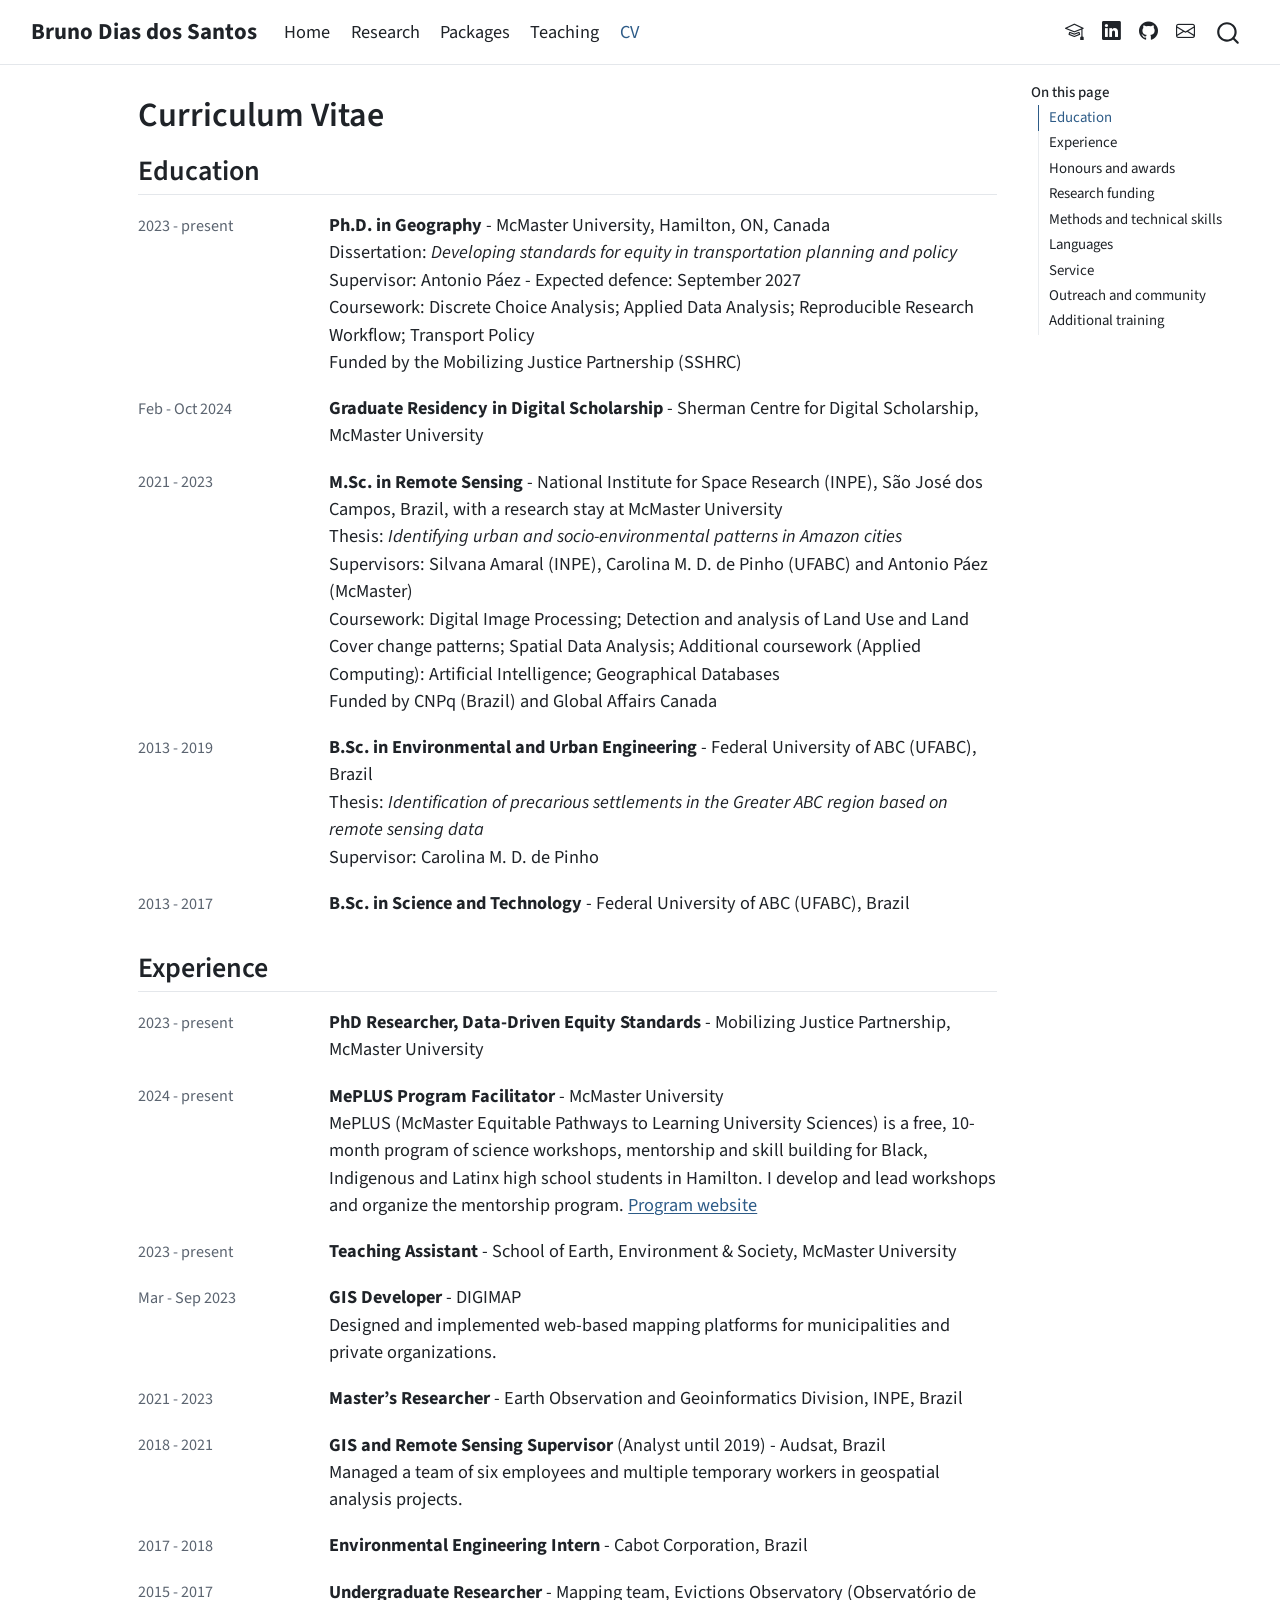
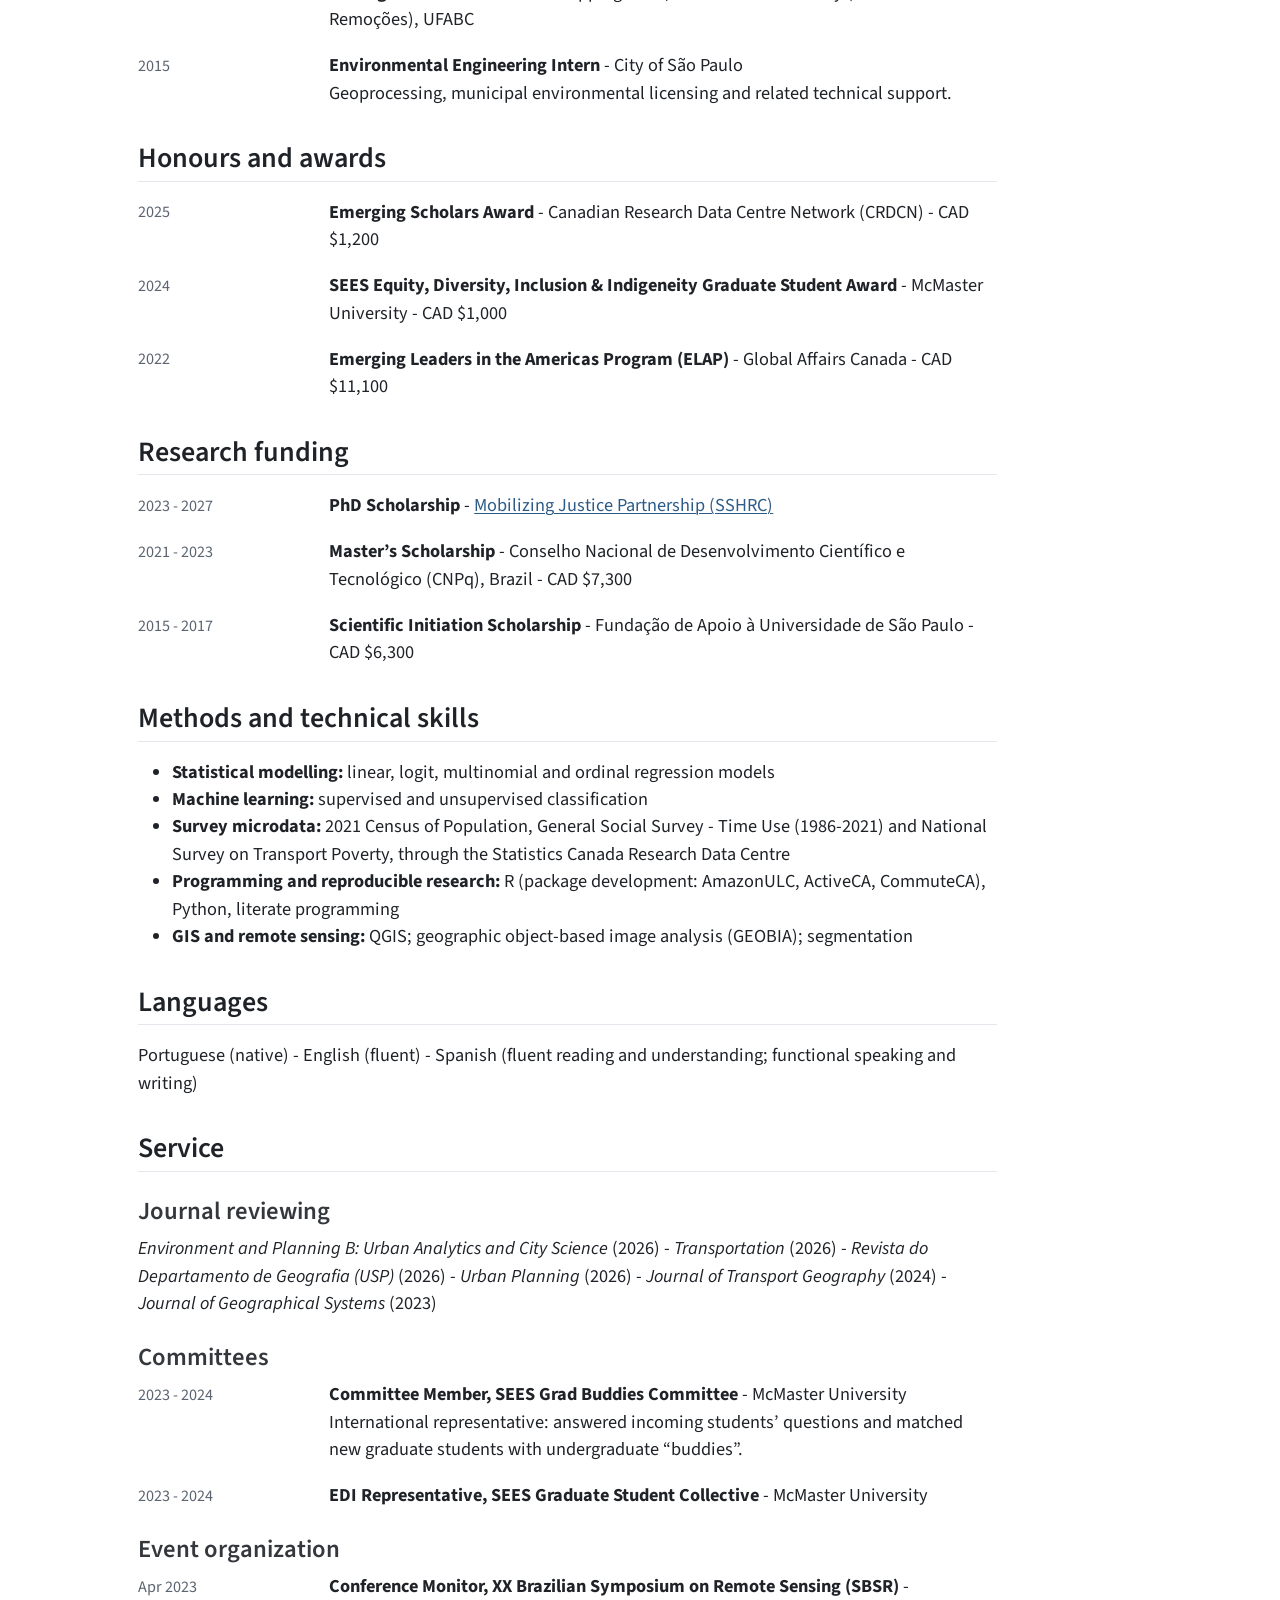
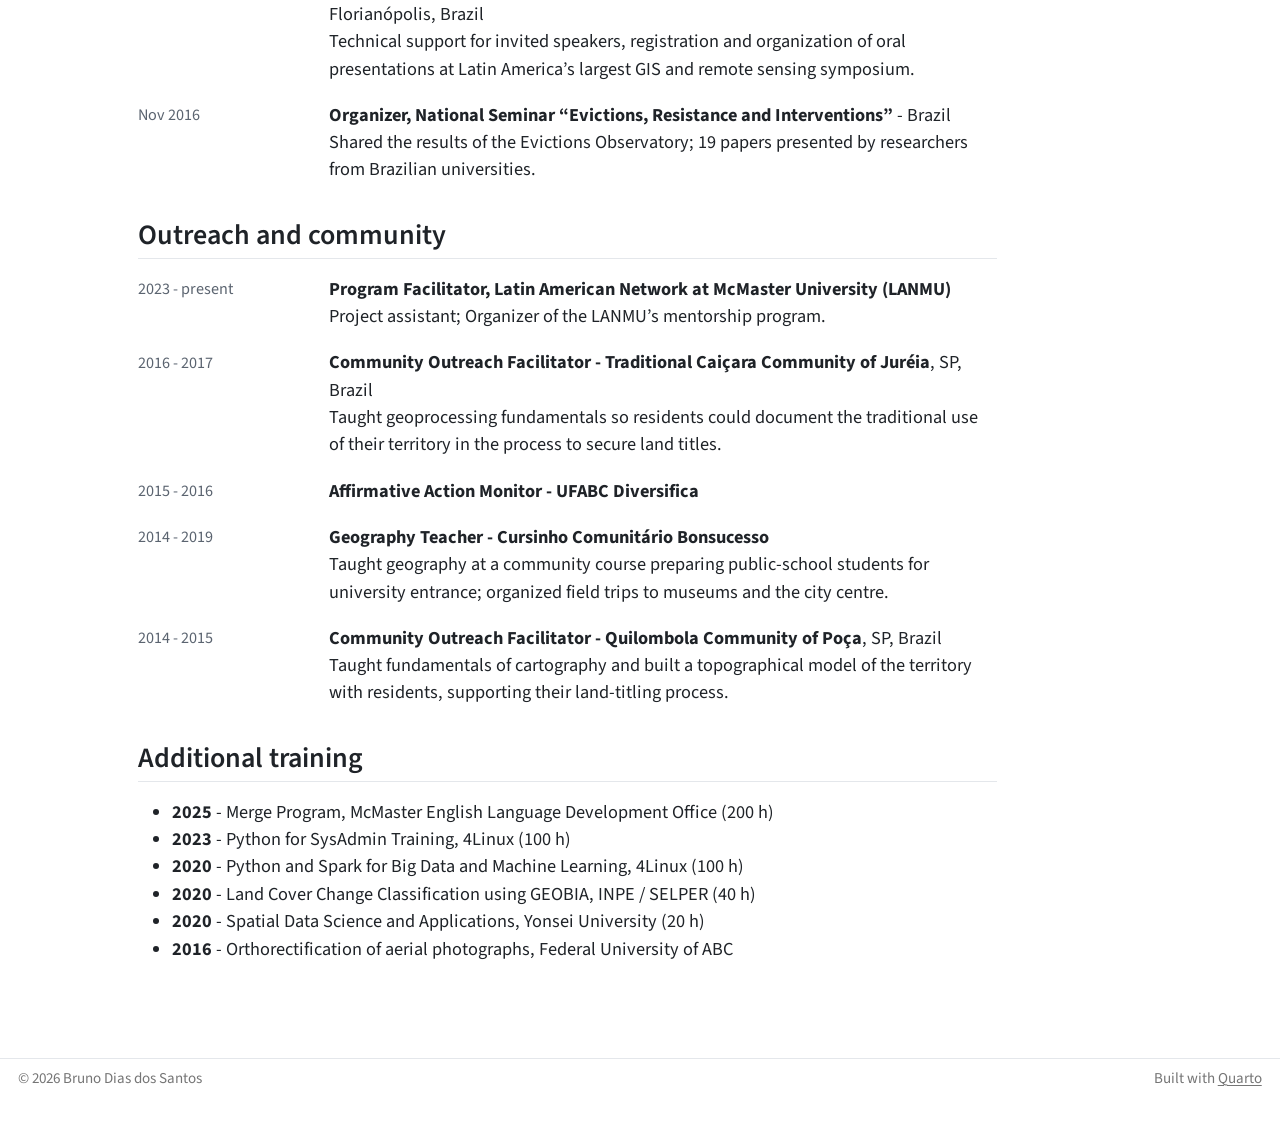
==== commit ed5cbc93: "Built site for gh-pages" ====
--- a/cv.html
+++ b/cv.html
@@ -46,7 +46,7 @@
 <link href="site_libs/quarto-html/quarto-syntax-highlighting-bf27225e3a48a9273f3daa8f8e829971.css" rel="stylesheet" id="quarto-text-highlighting-styles">
 <script src="site_libs/bootstrap/bootstrap.min.js"></script>
 <link href="site_libs/bootstrap/bootstrap-icons.css" rel="stylesheet">
-<link href="site_libs/bootstrap/bootstrap-eee006a857acd056147036adaf5bd6b1.min.css" rel="stylesheet" append-hash="true" id="quarto-bootstrap" data-mode="light">
+<link href="site_libs/bootstrap/bootstrap-0d909222a76852a6262081ca5f087962.min.css" rel="stylesheet" append-hash="true" id="quarto-bootstrap" data-mode="light">
 <script id="quarto-search-options" type="application/json">{
   "location": "navbar",
   "copy-button": false,
